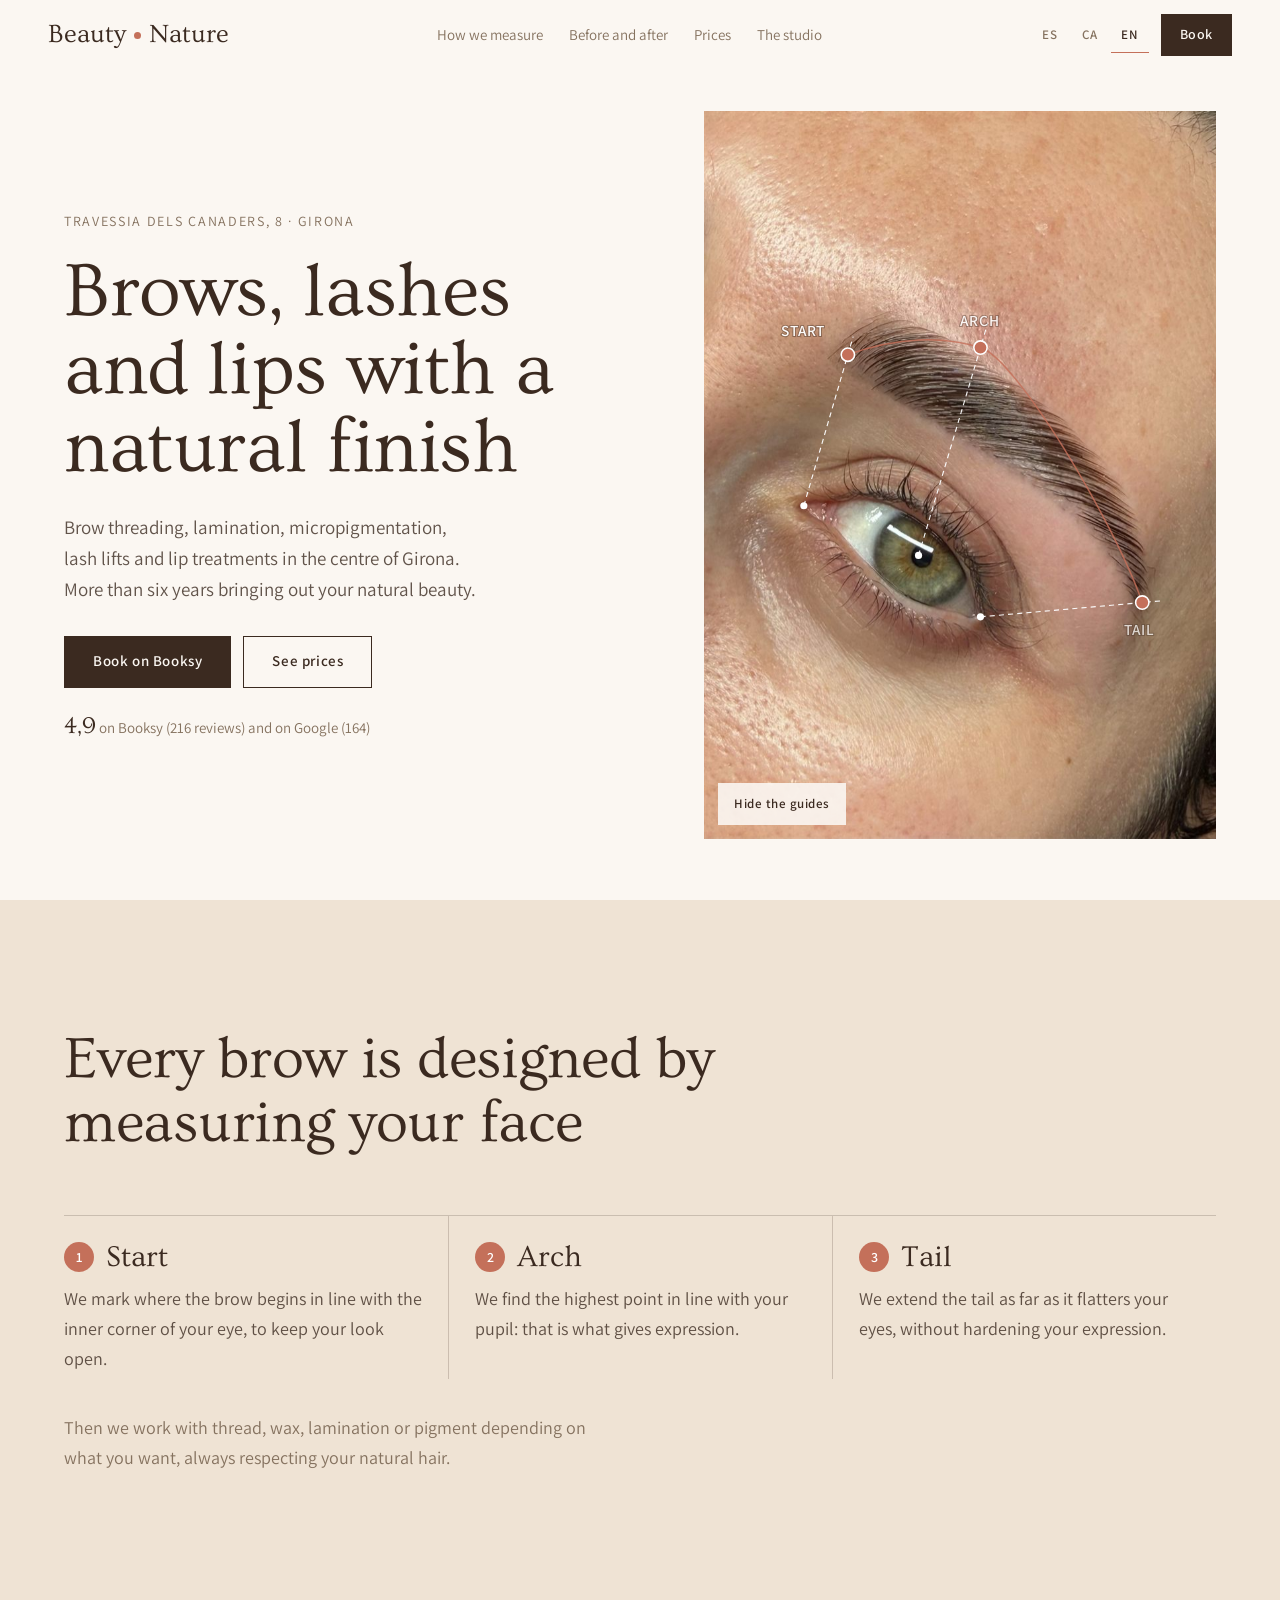
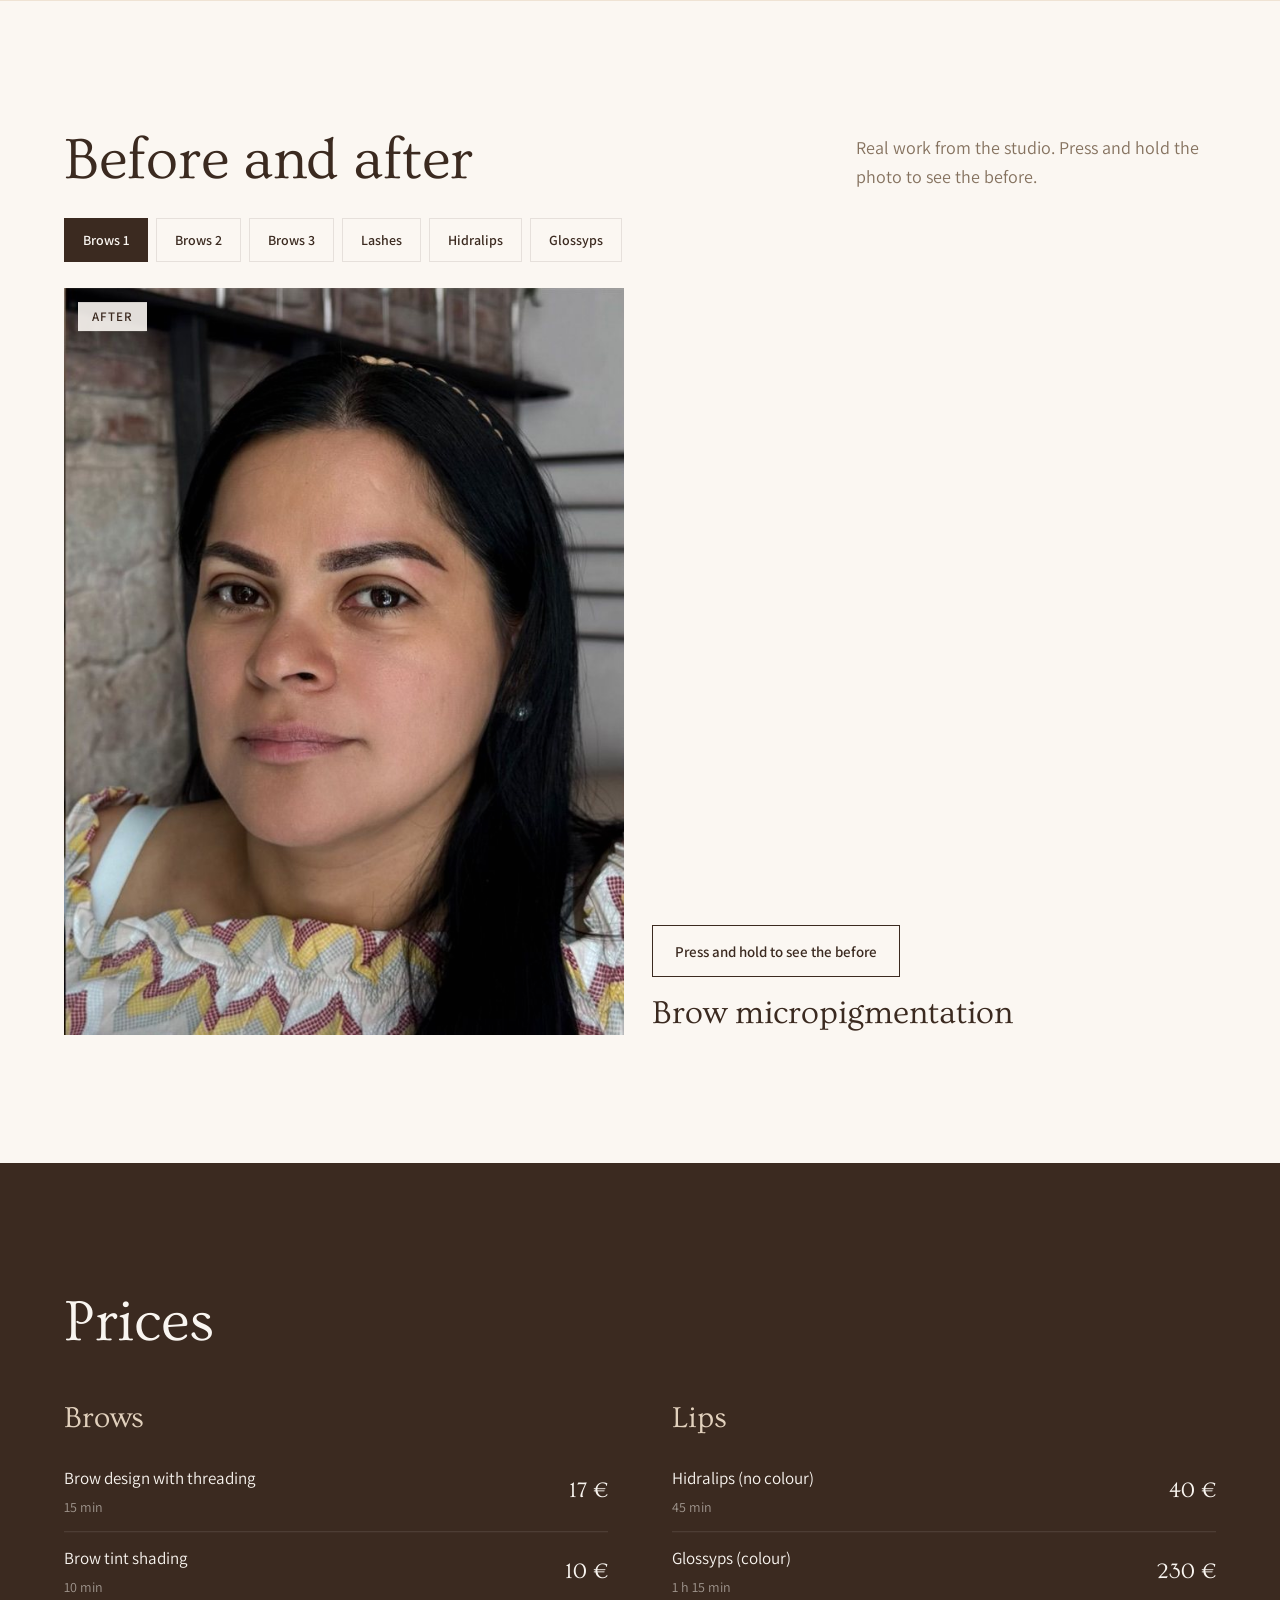
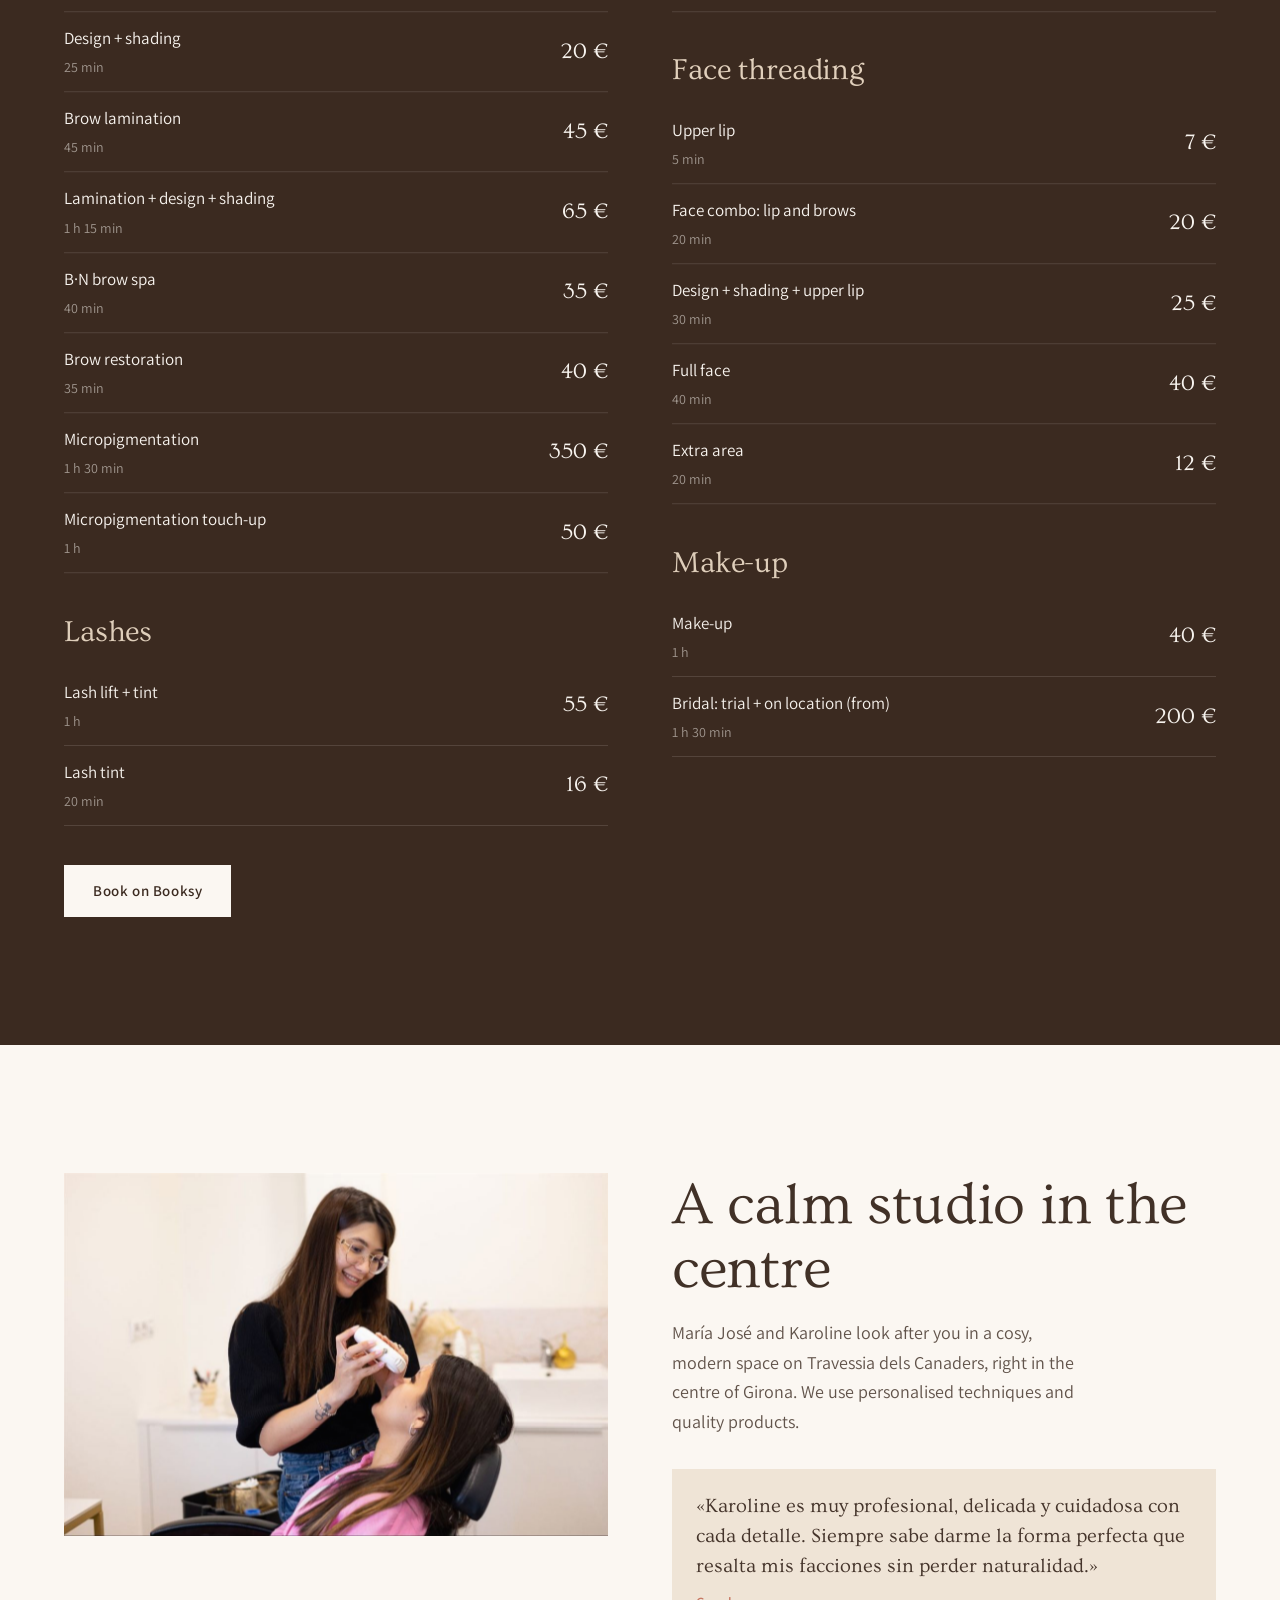
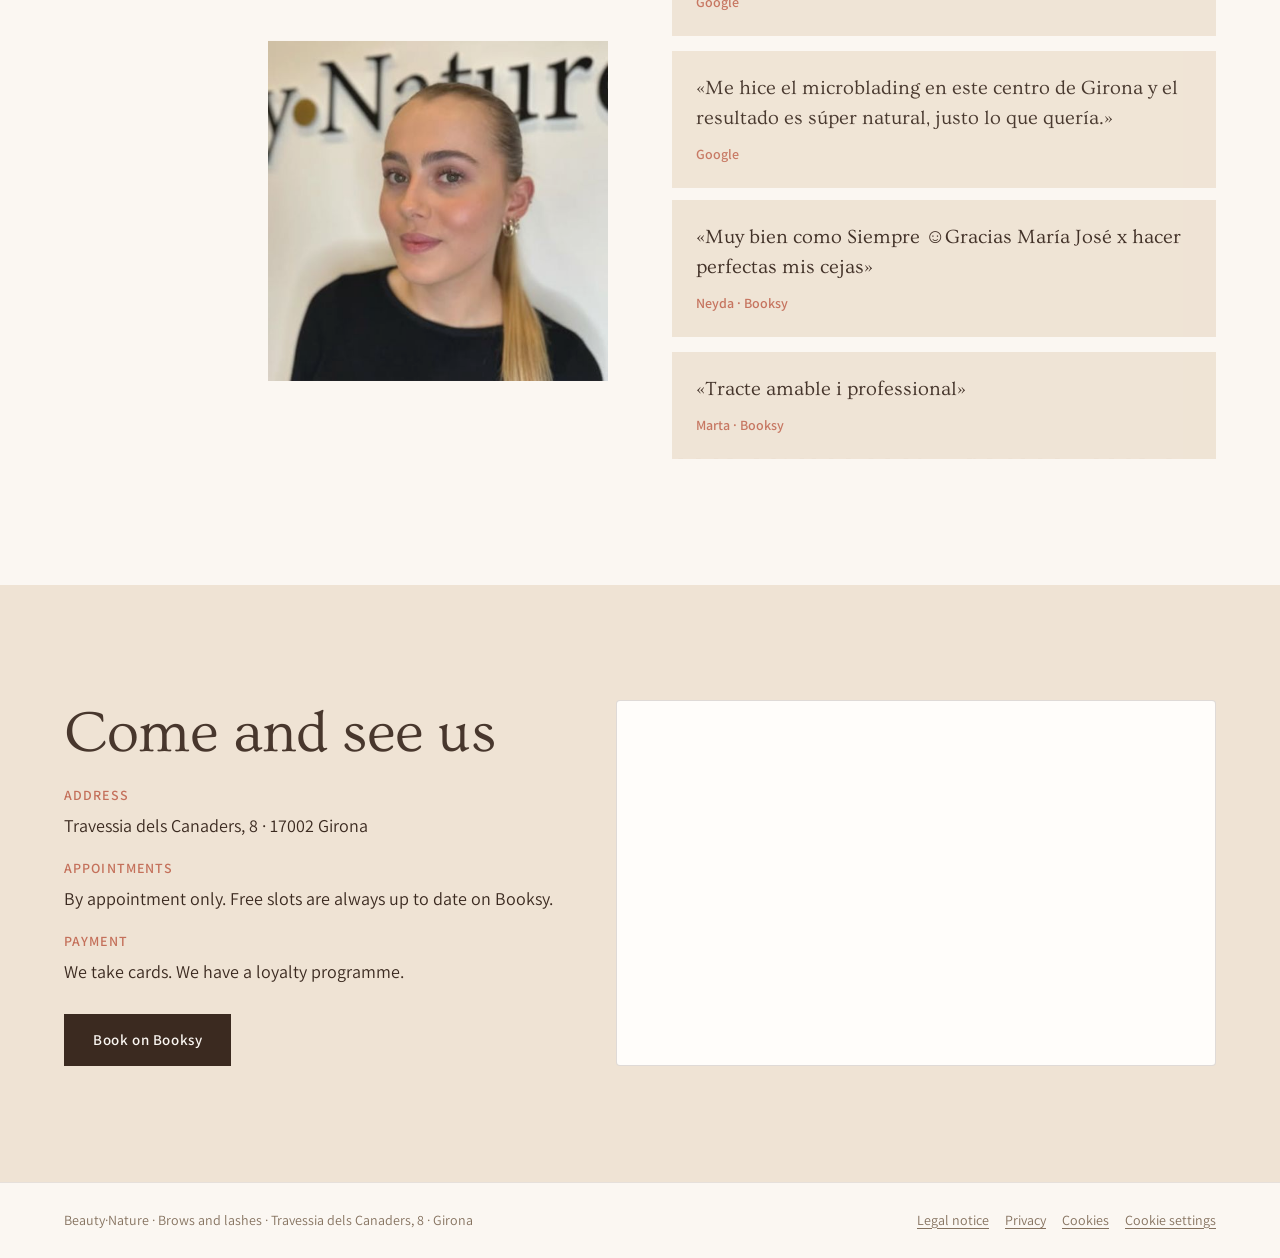
==== index.html @ 9dd753ff "Web beauty-nature-girona Co-Authored-By: Claude Opus 5.5 <noreply@anthropic.com>" ====
<!doctype html>
<html lang="es">
<head>
<meta charset="utf-8">
<meta name="viewport" content="width=device-width, initial-scale=1, viewport-fit=cover">
<title>Beauty·Nature · Cejas, pestañas y labios en Girona</title>
<meta name="description" content="Beauty·Nature, Travessia dels Canaders 8, Girona. Diseño de cejas con hilo, laminado, micropigmentación, lifting de pestañas, Hidralips y Glossyps. 4,9 en Booksy con 216 reseñas.">
<meta name="theme-color" content="#fbf7f2">
<link rel="icon" href="assets/favicon.svg" type="image/svg+xml">
<link rel="alternate" hreflang="es" href="?lang=es"><link rel="alternate" hreflang="ca" href="?lang=ca"><link rel="alternate" hreflang="en" href="?lang=en">
<meta property="og:title" content="Beauty·Nature · Cejas y pestañas en Girona">
<meta property="og:description" content="Resultados naturales en cejas, pestañas y labios.">
<meta property="og:image" content="assets/img/mapping.jpg">
<link rel="stylesheet" href="css/fonts.css">
<link rel="stylesheet" href="css/style.css">
<link rel="stylesheet" href="css/legal.css">
<script type="application/ld+json">
{"@context":"https://schema.org","@type":"BeautySalon","name":"Beauty·Nature | Cejas y Pestañas","address":{"@type":"PostalAddress","streetAddress":"Travessia dels Canaders, 8","postalCode":"17002","addressLocality":"Girona","addressRegion":"Girona","addressCountry":"ES"},"aggregateRating":{"@type":"AggregateRating","ratingValue":"4.9","reviewCount":"216"},"url":"https://booksy.com/es-es/49802_beauty-nature_cejas-y-pestanas_50121_girona"}
</script>
</head>
<body>
<a class="skip" href="#main" data-i18n="skip">Saltar al contenido</a>

<header class="top">
  <a class="brand" href="#main" aria-label="Beauty Nature, inicio">Beauty<i aria-hidden="true"></i>Nature</a>
  <nav class="nav" aria-label="Principal">
    <a href="#medidas" data-i18n="n1">Cómo medimos</a>
    <a href="#resultados" data-i18n="n2">Antes y después</a>
    <a href="#precios" data-i18n="n3">Precios</a>
    <a href="#estudio" data-i18n="n4">El estudio</a>
  </nav>
  <div class="top-r">
    <div class="langs" role="group" aria-label="Idioma"><button type="button" data-lang="es">ES</button><button type="button" data-lang="ca">CA</button><button type="button" data-lang="en">EN</button></div>
    <a class="btn btn-sm" href="https://booksy.com/es-es/49802_beauty-nature_cejas-y-pestanas_50121_girona" target="_blank" rel="noopener" data-i18n="book">Reservar</a>
  </div>
</header>

<main id="main">
  <!-- PORTADA: el mapping de la ceja sobre una foto real -->
  <section class="hero" aria-labelledby="h1">
    <div class="hero-txt">
      <p class="hero-k">Travessia dels Canaders, 8 · Girona</p>
      <h1 id="h1" data-i18n="h1">Cejas, pestañas y labios con un resultado natural</h1>
      <p class="hero-p" data-i18n="hp">Diseño de cejas con hilo, laminado, micropigmentación, lifting de pestañas y tratamientos de labios, en el centro de Girona. Más de seis años realzando tu belleza natural.</p>
      <div class="hero-cta">
        <a class="btn" href="https://booksy.com/es-es/49802_beauty-nature_cejas-y-pestanas_50121_girona" target="_blank" rel="noopener" data-i18n="bookB">Reservar en Booksy</a>
        <a class="btn btn-line" href="#precios" data-i18n="prices">Ver precios</a>
      </div>
      <p class="hero-rate"><b>4,9</b> <span data-i18n="rate">en Booksy (216 reseñas) y en Google (164)</span></p>
    </div>
    <figure class="map" id="medidas-fig">
      <img src="assets/img/mapping.jpg" alt="Ceja laminada y pestañas con lifting, en primer plano" width="774" height="1100" data-i18n-attr="alt:aMap">
      <svg class="map-svg" id="mapSvg" viewBox="0 0 1000 1421" aria-hidden="true">
        <g id="mapLines"></g>
      </svg>
      <button type="button" class="map-btn" id="mapBtn" aria-pressed="true" data-i18n="mapBtn">Ocultar las medidas</button>
    </figure>
  </section>

  <!-- CÓMO MEDIMOS -->
  <section class="medidas" id="medidas" aria-labelledby="m-h">
    <h2 id="m-h" class="rv" data-i18n="mh">Cada ceja se diseña midiendo tu rostro</h2>
    <ol class="m-list">
      <li><b data-i18n="m1h">Inicio</b><p data-i18n="m1p">Marcamos dónde empieza la ceja según el lagrimal, para que la mirada quede abierta.</p></li>
      <li><b data-i18n="m2h">Arco</b><p data-i18n="m2p">Buscamos el punto más alto en línea con la pupila: es lo que da expresión.</p></li>
      <li><b data-i18n="m3h">Final</b><p data-i18n="m3p">Alargamos la cola hasta donde favorece a tus ojos, sin endurecer el gesto.</p></li>
    </ol>
    <p class="m-note" data-i18n="mnote">Después trabajamos con hilo, cera, laminado o pigmento según lo que quieras conseguir, respetando siempre tu pelo natural.</p>
  </section>

  <!-- ANTES Y DESPUÉS: mantén pulsado para ver el antes -->
  <section class="res" id="resultados" aria-labelledby="r-h">
    <div class="res-head">
      <h2 id="r-h" class="rv" data-i18n="rh">Antes y después</h2>
      <p data-i18n="rp">Trabajos reales del estudio. Mantén pulsada la foto para ver cómo era antes.</p>
    </div>
    <div class="res-tabs" role="tablist" aria-labelledby="r-h" id="resTabs"></div>
    <figure class="ba" id="ba">
      <div class="ba-frame">
        <img class="ba-after" id="baAfter" src="assets/img/micro-1-despues.jpg" alt="" width="675" height="900">
        <img class="ba-before" id="baBefore" src="assets/img/micro-1-antes.jpg" alt="" width="675" height="900">
        <span class="lid lid-t" aria-hidden="true"></span><span class="lid lid-b" aria-hidden="true"></span>
        <span class="chip" id="baChip"></span>
      </div>
      <figcaption>
        <button type="button" class="hold" id="baHold" aria-pressed="false" data-i18n="hold">Mantén pulsado para ver el antes</button>
        <span id="baCap"></span>
      </figcaption>
    </figure>
  </section>

  <!-- PRECIOS -->
  <section class="precios" id="precios" aria-labelledby="p-h">
    <h2 id="p-h" class="rv" data-i18n="ph">Precios</h2>
    <div class="p-grid" id="pGrid"></div>
    <a class="btn" href="https://booksy.com/es-es/49802_beauty-nature_cejas-y-pestanas_50121_girona" target="_blank" rel="noopener" data-i18n="bookB">Reservar en Booksy</a>
  </section>

  <!-- EL ESTUDIO -->
  <section class="estudio" id="estudio" aria-labelledby="e-h">
    <figure class="e-a"><img src="assets/img/estudio.jpg" alt="Diseño de cejas en el estudio Beauty Nature" width="1100" height="734" loading="lazy" data-i18n-attr="alt:aE1"></figure>
    <div class="e-txt">
      <h2 id="e-h" class="rv" data-i18n="eh">Un estudio tranquilo en el centro</h2>
      <p data-i18n="ep">Te atienden María José y Karoline, en un espacio acogedor y moderno de la Travessia dels Canaders, en pleno centro de Girona. Trabajamos con técnicas personalizadas y productos de calidad.</p>
      <div class="rs">
        <blockquote><p lang="es">«Karoline es muy profesional, delicada y cuidadosa con cada detalle. Siempre sabe darme la forma perfecta que resalta mis facciones sin perder naturalidad.»</p><cite>Google</cite></blockquote>
        <blockquote><p lang="es">«Me hice el microblading en este centro de Girona y el resultado es súper natural, justo lo que quería.»</p><cite>Google</cite></blockquote>
        <blockquote><p lang="es">«Muy bien como Siempre ☺️Gracias María José x hacer perfectas mis cejas»</p><cite>Neyda · Booksy</cite></blockquote>
        <blockquote><p lang="ca">«Tracte amable i professional»</p><cite>Marta · Booksy</cite></blockquote>
      </div>
    </div>
    <figure class="e-b"><img src="assets/img/clienta-estudio.jpg" alt="Clienta en el estudio delante del letrero de Beauty Nature" width="510" height="510" loading="lazy" data-i18n-attr="alt:aE2"></figure>
  </section>

  <!-- VISITA -->
  <section class="visita" id="visita" aria-labelledby="v-h">
    <div class="v-txt">
      <h2 id="v-h" class="rv" data-i18n="vh">Ven a vernos</h2>
      <dl>
        <dt data-i18n="d1">Dirección</dt><dd>Travessia dels Canaders, 8 · 17002 Girona</dd>
        <dt data-i18n="d2">Citas</dt><dd data-i18n="d2v">Solo con cita previa. Los huecos libres, siempre al día en Booksy.</dd>
        <dt data-i18n="d3">Pago</dt><dd data-i18n="d3v">Aceptamos tarjeta. Tenemos programa de fidelidad.</dd>
      </dl>
      <a class="btn" href="https://booksy.com/es-es/49802_beauty-nature_cejas-y-pestanas_50121_girona" target="_blank" rel="noopener" data-i18n="bookB">Reservar en Booksy</a>
    </div>
    <div class="cc-map v-map" data-src="https://www.google.com/maps?q=Beauty+Nature+Cejas+y+Pesta%C3%B1as,+Travessia+dels+Canaders+8,+17002+Girona&output=embed" data-title="Mapa: Beauty Nature"></div>
  </section>
</main>

<footer class="foot">
  <p>Beauty·Nature · <span data-i18n="ft">Cejas y pestañas</span> · Travessia dels Canaders, 8 · Girona</p>
  <nav class="foot-links" aria-label="Información legal">
    <a href="aviso-legal.html" data-i18n="lg1">Aviso legal</a>
    <a href="privacidad.html" data-i18n="lg2">Privacidad</a>
    <a href="cookies.html" data-i18n="lg3">Cookies</a>
    <button type="button" data-cookies-open data-i18n="lg4">Configurar cookies</button>
  </nav>
</footer>

<script src="js/lang.js"></script>
<script src="js/i18n.js" data-site="beauty-nature-girona"></script>
<script src="js/consent.js" data-site="beauty-nature-girona"></script>
<script src="js/vendor/gsap.min.js"></script>
<script src="js/vendor/ScrollTrigger.min.js"></script>
<script src="js/main.js"></script>
</body>
</html>
---- css/fonts.css ----
/* Fuentes alojadas en la propia web (sin llamadas a Google) */
@font-face {
  font-family: 'Assistant';
  font-style: normal;
  font-weight: 300 700;
  font-display: swap;
  src: url(../assets/fonts/assistant-normal-300-700-latin-ext.woff2) format('woff2');
  unicode-range: U+0100-02BA, U+02BD-02C5, U+02C7-02CC, U+02CE-02D7, U+02DD-02FF, U+0304, U+0308, U+0329, U+1D00-1DBF, U+1E00-1E9F, U+1EF2-1EFF, U+2020, U+20A0-20AB, U+20AD-20C4, U+2113, U+2C60-2C7F, U+A720-A7FF;
}
@font-face {
  font-family: 'Assistant';
  font-style: normal;
  font-weight: 300 700;
  font-display: swap;
  src: url(../assets/fonts/assistant-normal-300-700-latin.woff2) format('woff2');
  unicode-range: U+0000-00FF, U+0131, U+0152-0153, U+02BB-02BC, U+02C6, U+02DA, U+02DC, U+0304, U+0308, U+0329, U+2000-206F, U+20AC, U+2122, U+2191, U+2193, U+2212, U+2215, U+FEFF, U+FFFD;
}
@font-face {
  font-family: 'Ovo';
  font-style: normal;
  font-weight: 400;
  font-display: swap;
  src: url(../assets/fonts/ovo-normal-400-latin.woff2) format('woff2');
  unicode-range: U+0000-00FF, U+0131, U+0152-0153, U+02BB-02BC, U+02C6, U+02DA, U+02DC, U+0304, U+0308, U+0329, U+2000-206F, U+20AC, U+2122, U+2191, U+2193, U+2212, U+2215, U+FEFF, U+FFFD;
}
---- css/style.css ----
/* Beauty·Nature · «Mapping»: las medidas de la ceja sobre una foto real y un «parpadeo» para ver el antes */
:root {
  --ivory: #fbf7f2; --sand: #efe3d4; --sand-2: #e4d3bf; --esp: #3b2a20; --brow: #5a3c2c; --mute: #85725f; --rose: #c4705a; --line: #3b2a201c;
  --f-d: "Ovo", Georgia, serif; --f-b: "Assistant", system-ui, sans-serif;
  --ease: cubic-bezier(.3, 1, .3, 1); --r: 4px;
  --c-bg: var(--ivory); --c-card: #fffdfa; --c-ink: var(--esp); --c-mute: var(--mute); --c-line: #3b2a2029; --c-acc: var(--esp); --c-acc-ink: var(--ivory);
}
*, *::before, *::after { box-sizing: border-box; }
html { -webkit-text-size-adjust: 100%; }
body { margin: 0; background: var(--ivory); color: var(--esp); font: 400 18px/1.65 var(--f-b); -webkit-font-smoothing: antialiased; overflow-x: hidden; }
img { display: block; max-width: 100%; height: auto; }
a { color: inherit; }
::selection { background: var(--sand-2); }
:focus-visible { outline: 2px solid var(--rose); outline-offset: 3px; }
.skip { position: absolute; left: 12px; top: -60px; z-index: 100; padding: 10px 16px; background: var(--esp); color: var(--ivory); }
.skip:focus { top: 12px; }
h1, h2, h3 { margin: 0; font-family: var(--f-d); font-weight: 400; letter-spacing: -.005em; }
h2 { font-size: clamp(34px, 4.6vw, 64px); line-height: 1.08; }
.btn { display: inline-flex; align-items: center; justify-content: center; min-height: 52px; padding: 0 28px; background: var(--esp); color: var(--ivory); text-decoration: none; font-weight: 600; font-size: 15px; letter-spacing: .04em; border: 1px solid var(--esp); border-radius: 0; }
.btn-line { background: transparent; color: var(--esp); }
.btn-sm { min-height: 42px; padding: 0 18px; font-size: 14px; }
@media (hover: hover) and (pointer: fine) { .btn { transition: background .35s, color .35s, border-color .35s; } .btn:hover { background: var(--rose); border-color: var(--rose); color: #fff; } }

/* ---------- cabecera ---------- */
.top { position: fixed; z-index: 50; inset: 0 0 auto; display: flex; align-items: center; justify-content: space-between; gap: 16px; padding: 14px clamp(16px, 4vw, 48px); transition: background .4s, translate .5s var(--ease); }
.top.solid { background: #fbf7f2ea; backdrop-filter: blur(10px); box-shadow: 0 1px 0 var(--line); }
.top.hide { translate: 0 -100%; }
.brand { display: flex; align-items: center; gap: 8px; font: 400 26px/1 var(--f-d); text-decoration: none; }
.brand i { width: 7px; height: 7px; border-radius: 50%; background: var(--rose); }
.nav { display: flex; gap: 26px; font-size: 15px; }
.nav a { text-decoration: none; color: var(--mute); }
.top-r { display: flex; align-items: center; gap: 12px; }
.langs { display: flex; gap: 2px; }
.langs button { min-width: 38px; min-height: 36px; border: 0; border-bottom: 1px solid transparent; background: none; color: var(--mute); font: 600 13px/1 var(--f-b); letter-spacing: .06em; }
.langs button[aria-pressed="true"] { color: var(--esp); border-bottom-color: var(--rose); }
@media (hover: hover) and (pointer: fine) { .nav a:hover { color: var(--esp); } }
@media (max-width: 920px) { .nav { display: none; } }
@media (max-width: 460px) { .top-r .btn-sm { display: none; } }

/* ---------- portada con mapping ---------- */
.hero { min-height: 100svh; display: grid; grid-template-columns: 1fr minmax(300px, 40vw); align-items: center; gap: clamp(28px, 5vw, 80px); padding: 110px clamp(16px, 5vw, 80px) 60px; }
.hero-k { margin: 0 0 20px; color: var(--mute); font-size: 14px; letter-spacing: .12em; text-transform: uppercase; }
.hero h1 { font-size: clamp(44px, 6vw, 92px); line-height: 1.02; max-width: 13ch; }
.hero-p { max-width: 46ch; margin: 24px 0 0; color: #3b2a20cc; font-size: 19px; }
.hero-cta { display: flex; flex-wrap: wrap; gap: 12px; margin-top: 30px; }
.hero-rate { margin: 26px 0 0; font-size: 15px; color: var(--mute); }
.hero-rate b { font: 400 24px/1 var(--f-d); color: var(--esp); }
.map { position: relative; margin: 0; aspect-ratio: 1000 / 1421; max-height: 82svh; justify-self: end; width: 100%; max-width: 560px; overflow: hidden; background: var(--sand); }
.map img { width: 100%; height: 100%; object-fit: cover; }
.map-svg { position: absolute; inset: 0; width: 100%; height: 100%; pointer-events: none; transition: opacity .5s; }
.map.off .map-svg { opacity: 0; }
.map-svg .ln { stroke: #fff; stroke-width: 2.2; stroke-dasharray: 10 8; opacity: .95; }
.map-svg .ln2 { stroke: var(--rose); stroke-width: 3; fill: none; }
.map-svg .pt { fill: var(--rose); stroke: #fff; stroke-width: 3; }
.map-svg .eye { fill: #fff; }
.map-svg text { font: 600 30px/1 "Assistant", sans-serif; fill: #fff; letter-spacing: .06em; text-transform: uppercase; paint-order: stroke; stroke: #3b2a2066; stroke-width: 4px; }
.map-btn { position: absolute; left: 14px; bottom: 14px; min-height: 42px; padding: 0 16px; border: 0; background: #fbf7f2e6; color: var(--esp); font: 600 13px/1 var(--f-b); letter-spacing: .04em; cursor: pointer; }
@media (max-width: 860px) { .hero { grid-template-columns: 1fr; } .map { justify-self: start; max-width: 420px; max-height: none; } }

/* ---------- cómo medimos ---------- */
.medidas { padding: clamp(80px, 10vw, 140px) clamp(16px, 5vw, 80px); background: var(--sand); }
.medidas h2 { max-width: 18ch; margin-bottom: clamp(36px, 5vw, 60px); }
.m-list { list-style: none; margin: 0; padding: 0; display: grid; grid-template-columns: repeat(3, 1fr); gap: 0; border-top: 1px solid #3b2a2033; counter-reset: m; }
.m-list li { padding: 26px 26px 6px 0; counter-increment: m; }
.m-list li + li { padding-left: 26px; border-left: 1px solid #3b2a2033; }
.m-list b { display: flex; align-items: center; gap: 12px; font: 400 30px/1 var(--f-d); margin-bottom: 12px; }
.m-list b::before { content: counter(m); width: 30px; height: 30px; display: grid; place-items: center; border-radius: 50%; background: var(--rose); color: #fff; font: 600 14px/1 var(--f-b); }
.m-list p { margin: 0; color: #3b2a20cc; }
.m-note { margin: 34px 0 0; max-width: 60ch; color: var(--mute); }
@media (max-width: 820px) { .m-list { grid-template-columns: 1fr; } .m-list li + li { padding-left: 0; border-left: 0; border-top: 1px solid #3b2a2033; } }

/* ---------- antes y después ---------- */
.res { padding: clamp(80px, 10vw, 140px) clamp(16px, 5vw, 80px); }
.res-head { display: flex; flex-wrap: wrap; justify-content: space-between; align-items: end; gap: 12px 40px; margin-bottom: 26px; }
.res-head p { margin: 0; color: var(--mute); max-width: 40ch; }
.res-tabs { display: flex; flex-wrap: wrap; gap: 8px; margin-bottom: 26px; }
.res-tabs button { min-height: 44px; padding: 0 18px; border: 1px solid var(--line); background: none; color: var(--esp); font: 600 14px/1 var(--f-b); cursor: pointer; }
.res-tabs button[aria-selected="true"] { background: var(--esp); color: var(--ivory); border-color: var(--esp); }
.ba { margin: 0; display: grid; grid-template-columns: minmax(0, 560px) 1fr; gap: 28px; align-items: end; }
.ba-frame { position: relative; overflow: hidden; aspect-ratio: 3 / 4; background: var(--sand); user-select: none; -webkit-user-select: none; touch-action: none; cursor: pointer; }
.ba-frame.wide { aspect-ratio: 2 / 1; }
.ba-frame.tall { aspect-ratio: 1 / 2; max-width: 320px; }
.ba-frame img { position: absolute; inset: 0; width: 100%; height: 100%; object-fit: cover; -webkit-user-drag: none; }
.ba-before { opacity: 0; }
.ba.show-before .ba-before { opacity: 1; }
.lid { position: absolute; left: 0; right: 0; height: 51%; background: var(--esp); z-index: 2; transform: scaleY(0); }
.lid-t { top: 0; transform-origin: top; }
.lid-b { bottom: 0; transform-origin: bottom; }
.chip { position: absolute; z-index: 3; left: 14px; top: 14px; padding: 8px 14px; background: #fbf7f2e6; font: 600 13px/1 var(--f-b); letter-spacing: .08em; text-transform: uppercase; }
.ba figcaption { display: grid; gap: 16px; align-content: end; }
.hold { justify-self: start; min-height: 52px; padding: 0 22px; border: 1px solid var(--esp); background: none; color: var(--esp); font: 600 15px/1 var(--f-b); cursor: pointer; }
.hold[aria-pressed="true"] { background: var(--esp); color: var(--ivory); }
#baCap { font: 400 clamp(24px, 2.6vw, 34px)/1.25 var(--f-d); max-width: 22ch; }
@media (max-width: 820px) { .ba { grid-template-columns: 1fr; } }

/* ---------- precios ---------- */
.precios { padding: clamp(80px, 10vw, 140px) clamp(16px, 5vw, 80px); background: var(--esp); color: var(--ivory); }
.precios h2 { margin-bottom: 40px; }
.p-grid { columns: 2; column-gap: clamp(28px, 5vw, 80px); margin-bottom: 40px; }
.p-grp { break-inside: avoid; margin-bottom: 34px; }
.p-grp h3 { font-size: 30px; margin-bottom: 8px; color: var(--sand-2); }
.p-grp ul { list-style: none; margin: 0; padding: 0; }
.p-grp li { display: grid; grid-template-columns: 1fr auto; gap: 4px 16px; padding: 12px 0; border-bottom: 1px solid #fbf7f222; }
.p-grp li span { font-size: 17px; }
.p-grp li small { grid-column: 1; color: #fbf7f288; font-size: 14px; }
.p-grp li b { grid-row: 1 / span 2; grid-column: 2; align-self: center; font: 400 22px/1 var(--f-d); }
.precios .btn { background: var(--ivory); color: var(--esp); border-color: var(--ivory); }
@media (max-width: 760px) { .p-grid { columns: 1; } }

/* ---------- estudio ---------- */
.estudio { display: grid; grid-template-columns: 1fr 1fr; grid-template-rows: auto auto; gap: 24px clamp(28px, 5vw, 80px); padding: clamp(80px, 10vw, 140px) clamp(16px, 5vw, 80px); }
.estudio figure { margin: 0; overflow: hidden; }
.estudio img { width: 100%; height: 100%; object-fit: cover; }
.e-a { aspect-ratio: 3 / 2; }
.e-b { aspect-ratio: 1; max-width: 340px; justify-self: end; grid-column: 1; }
.e-txt { grid-row: span 2; }
.e-txt > p { color: #3b2a20cc; max-width: 46ch; margin: 18px 0 30px; }
.rs { display: grid; gap: 14px; }
.rs blockquote { margin: 0; padding: 22px 24px; background: var(--sand); }
.rs p { margin: 0; font: 400 20px/1.5 var(--f-d); }
cite { display: block; margin-top: 10px; font-style: normal; color: var(--rose); font-size: 14px; font-weight: 600; }
@media (max-width: 860px) { .estudio { grid-template-columns: 1fr; } .e-txt { grid-row: auto; } .e-b { justify-self: start; } }

/* ---------- visita ---------- */
.visita { display: grid; grid-template-columns: 1fr 1.2fr; gap: clamp(24px, 4vw, 60px); padding: clamp(70px, 9vw, 120px) clamp(16px, 5vw, 80px); background: var(--sand); }
.visita h2 { margin-bottom: 20px; }
.visita dl { margin: 0 0 28px; }
.visita dt { margin-top: 16px; color: var(--rose); font-weight: 600; font-size: 14px; letter-spacing: .08em; text-transform: uppercase; }
.visita dd { margin: 4px 0 0; }
.v-map { min-height: 380px; }
@media (max-width: 860px) { .visita { grid-template-columns: 1fr; } }

.foot { display: flex; flex-wrap: wrap; justify-content: space-between; gap: 12px 24px; padding: 26px clamp(16px, 5vw, 80px); color: var(--mute); font-size: 14px; border-top: 1px solid var(--line); }
.foot p { margin: 0; }
.foot-links { display: flex; flex-wrap: wrap; gap: 16px; }
.foot-links a, .foot-links button { color: inherit; font: inherit; background: none; border: 0; padding: 0; cursor: pointer; text-decoration: underline; text-underline-offset: 3px; }
@media (prefers-reduced-motion: reduce) { * { animation: none !important; transition: none !important; } }
---- css/legal.css ----
/* Común a todas las webs del lote: aviso de cookies, panel, mapa con consentimiento y páginas legales.
   Usa las variables de cada web: --c-bg --c-card --c-ink --c-mute --c-line --c-acc --c-acc-ink --f-d --f-b --r */

/* ---------- aviso de cookies ---------- */
.ck { position: fixed; z-index: 9000; left: 16px; bottom: 16px; width: min(440px, calc(100vw - 32px)); padding: 20px 20px 18px; background: var(--c-card); color: var(--c-ink); border: 1px solid var(--c-line); border-radius: var(--r, 14px); box-shadow: 0 24px 60px -20px rgba(0,0,0,.45); font: 400 14px/1.5 var(--f-b); opacity: 0; translate: 0 24px; transition: opacity .45s cubic-bezier(.2,.8,.2,1), translate .55s cubic-bezier(.2,.8,.2,1); pointer-events: none; }
.ck.show { opacity: 1; translate: 0 0; pointer-events: auto; }
.ck-h { margin: 0 0 6px; font: 600 16px/1.3 var(--f-b); }
.ck-p { margin: 0 0 14px; color: var(--c-mute); }
.ck-p a, .ck-more a { color: inherit; text-decoration: underline; text-underline-offset: 3px; }
.ck-btns { display: flex; flex-wrap: wrap; gap: 8px; }
.ck-b { flex: 1 1 auto; min-height: 42px; padding: 0 14px; border: 1px solid var(--c-line); border-radius: 999px; background: transparent; color: var(--c-ink); font: 600 13px/1 var(--f-b); }
.ck-b.ck-main { background: var(--c-acc); border-color: var(--c-acc); color: var(--c-acc-ink); }
.ck-b:focus-visible, .ck-x:focus-visible, .cc-map-btn:focus-visible { outline: 2px solid var(--c-acc); outline-offset: 2px; }
@media (hover: hover) and (pointer: fine) { .ck-b { transition: background .25s, border-color .25s; } .ck-b:hover { border-color: var(--c-ink); } .ck-b.ck-main:hover { filter: brightness(1.08); } }

.ck-dlg { width: min(520px, calc(100vw - 32px)); padding: 0; border: 1px solid var(--c-line); border-radius: var(--r, 14px); background: var(--c-card); color: var(--c-ink); font: 400 14px/1.5 var(--f-b); }
.ck-dlg::backdrop { background: rgba(0,0,0,.55); backdrop-filter: blur(3px); }
.ck-in { padding: 22px; display: grid; gap: 14px; }
.ck-top { display: flex; align-items: center; justify-content: space-between; gap: 12px; }
.ck-ph { margin: 0; font: 600 18px/1.2 var(--f-b); }
.ck-x { width: 40px; height: 40px; border: 1px solid var(--c-line); border-radius: 50%; background: none; color: inherit; font-size: 22px; line-height: 1; }
.ck-row { display: flex; gap: 16px; align-items: center; justify-content: space-between; padding: 14px 0; border-top: 1px solid var(--c-line); }
.ck-row b { display: block; margin-bottom: 2px; }
.ck-row p { margin: 0; color: var(--c-mute); font-size: 13px; }
.ck-fixed { flex: none; font-size: 12px; color: var(--c-mute); }
.ck-sw { position: relative; flex: none; width: 46px; height: 26px; }
.ck-sw input { position: absolute; inset: 0; opacity: 0; margin: 0; }
.ck-sw i { position: absolute; inset: 0; border-radius: 99px; background: var(--c-line); transition: background .25s; }
.ck-sw i::after { content: ""; position: absolute; top: 3px; left: 3px; width: 20px; height: 20px; border-radius: 50%; background: var(--c-card); box-shadow: 0 1px 3px rgba(0,0,0,.3); transition: translate .25s cubic-bezier(.3,.7,.2,1); }
.ck-sw input:checked + i { background: var(--c-acc); }
.ck-sw input:checked + i::after { translate: 20px 0; }
.ck-sw input:focus-visible + i { outline: 2px solid var(--c-acc); outline-offset: 2px; }
.ck-more { margin: 0; font-size: 13px; color: var(--c-mute); }

/* ---------- mapa con consentimiento ---------- */
.cc-map { position: relative; overflow: hidden; border-radius: var(--r, 14px); background: var(--c-card); border: 1px solid var(--c-line); min-height: 280px; }
.cc-map iframe { position: absolute; inset: 0; width: 100%; height: 100%; border: 0; }
.cc-map-ph { position: absolute; inset: 0; display: grid; place-content: center; gap: 14px; padding: 24px; text-align: center; color: var(--c-mute); font: 400 14px/1.5 var(--f-b); }
.cc-map-ph p { margin: 0; max-width: 32ch; }
.cc-map-btn { justify-self: center; min-height: 42px; padding: 0 20px; border-radius: 999px; border: 1px solid var(--c-ink); background: none; color: var(--c-ink); font: 600 13px/1 var(--f-b); }

/* ---------- páginas legales ---------- */
.legal-page { background: var(--c-bg); color: var(--c-ink); font: 400 16px/1.7 var(--f-b); margin: 0; }
.legal-top { display: flex; align-items: center; justify-content: space-between; gap: 16px; padding: 20px clamp(16px, 5vw, 56px); border-bottom: 1px solid var(--c-line); }
.legal-brand { font: 400 22px/1 var(--f-d); color: inherit; text-decoration: none; }
.legal-back { display: inline-flex; align-items: center; gap: 8px; min-height: 42px; padding: 0 16px; border: 1px solid var(--c-line); border-radius: 999px; color: inherit; text-decoration: none; font-size: 14px; }
.legal { max-width: 760px; margin: 0 auto; padding: clamp(40px, 8vw, 90px) 16px 80px; }
.legal h1 { margin: 0 0 8px; font: 400 clamp(36px, 7vw, 64px)/1.05 var(--f-d); }
.legal h2 { margin: 44px 0 10px; font: 600 20px/1.3 var(--f-b); }
.legal .upd { color: var(--c-mute); font-size: 14px; margin: 0 0 28px; }
.legal a { color: inherit; text-underline-offset: 3px; }
.legal dl { display: grid; grid-template-columns: minmax(120px, 30%) 1fr; gap: 8px 18px; margin: 16px 0; padding: 18px; border: 1px solid var(--c-line); border-radius: var(--r, 14px); background: var(--c-card); }
.legal dt { color: var(--c-mute); }
.legal dd { margin: 0; }
.legal mark { background: #ffe36e; color: #1a1a1a; padding: 0 4px; border-radius: 3px; }
.legal table { width: 100%; border-collapse: collapse; margin: 16px 0; font-size: 14px; }
.legal th, .legal td { text-align: left; vertical-align: top; padding: 10px 8px; border-bottom: 1px solid var(--c-line); }
.legal-btn { display: inline-flex; align-items: center; min-height: 44px; padding: 0 20px; border-radius: 999px; border: 1px solid var(--c-ink); background: none; color: var(--c-ink); font: 600 14px/1 var(--f-b); margin: 6px 0 12px; }
.legal-foot { padding: 28px clamp(16px, 5vw, 56px); border-top: 1px solid var(--c-line); display: flex; flex-wrap: wrap; gap: 12px 24px; align-items: center; justify-content: space-between; font-size: 13px; color: var(--c-mute); }
.legal-links { display: flex; flex-wrap: wrap; gap: 6px 18px; }
.legal-links a, .legal-links button { color: inherit; background: none; border: 0; padding: 0; font: inherit; text-decoration: underline; text-underline-offset: 3px; }
@media (max-width: 560px) { .legal dl { grid-template-columns: 1fr; gap: 2px; } .legal dd { margin-bottom: 10px; } .legal table { display: block; overflow-x: auto; } }
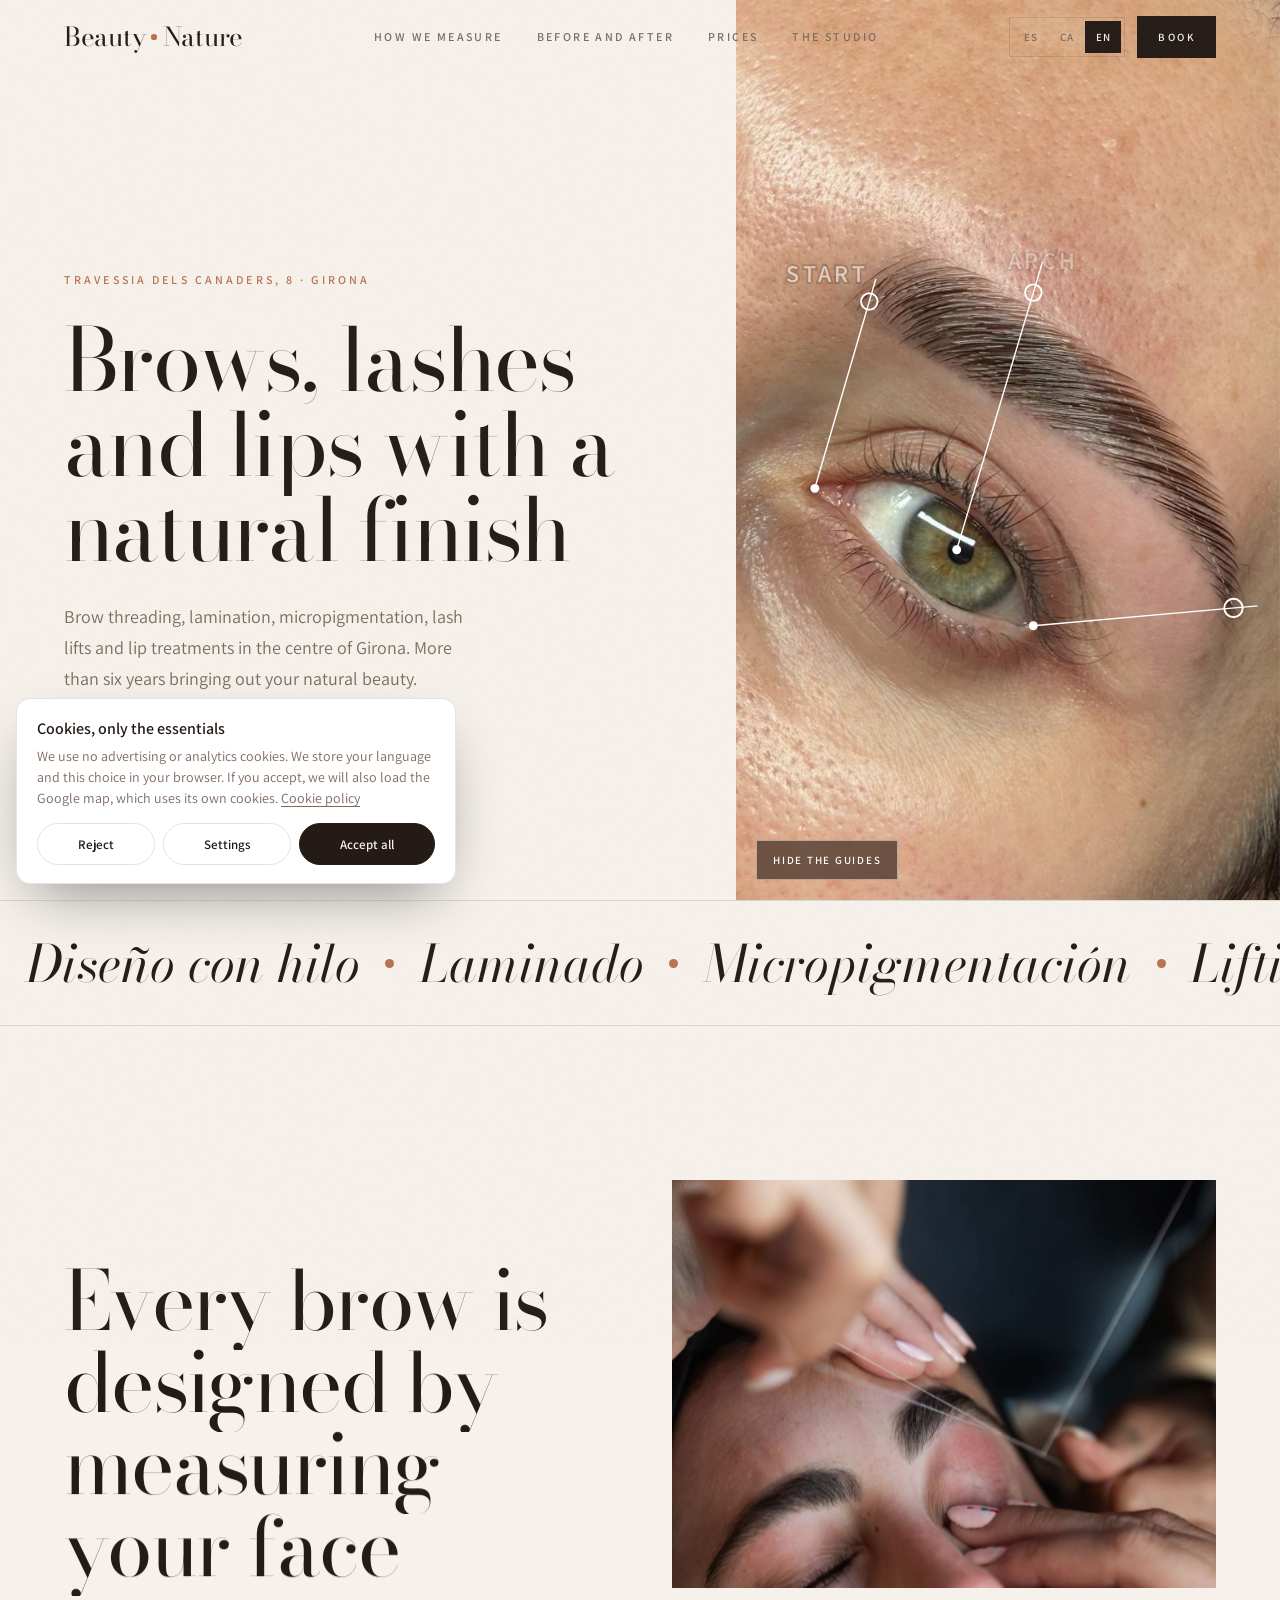
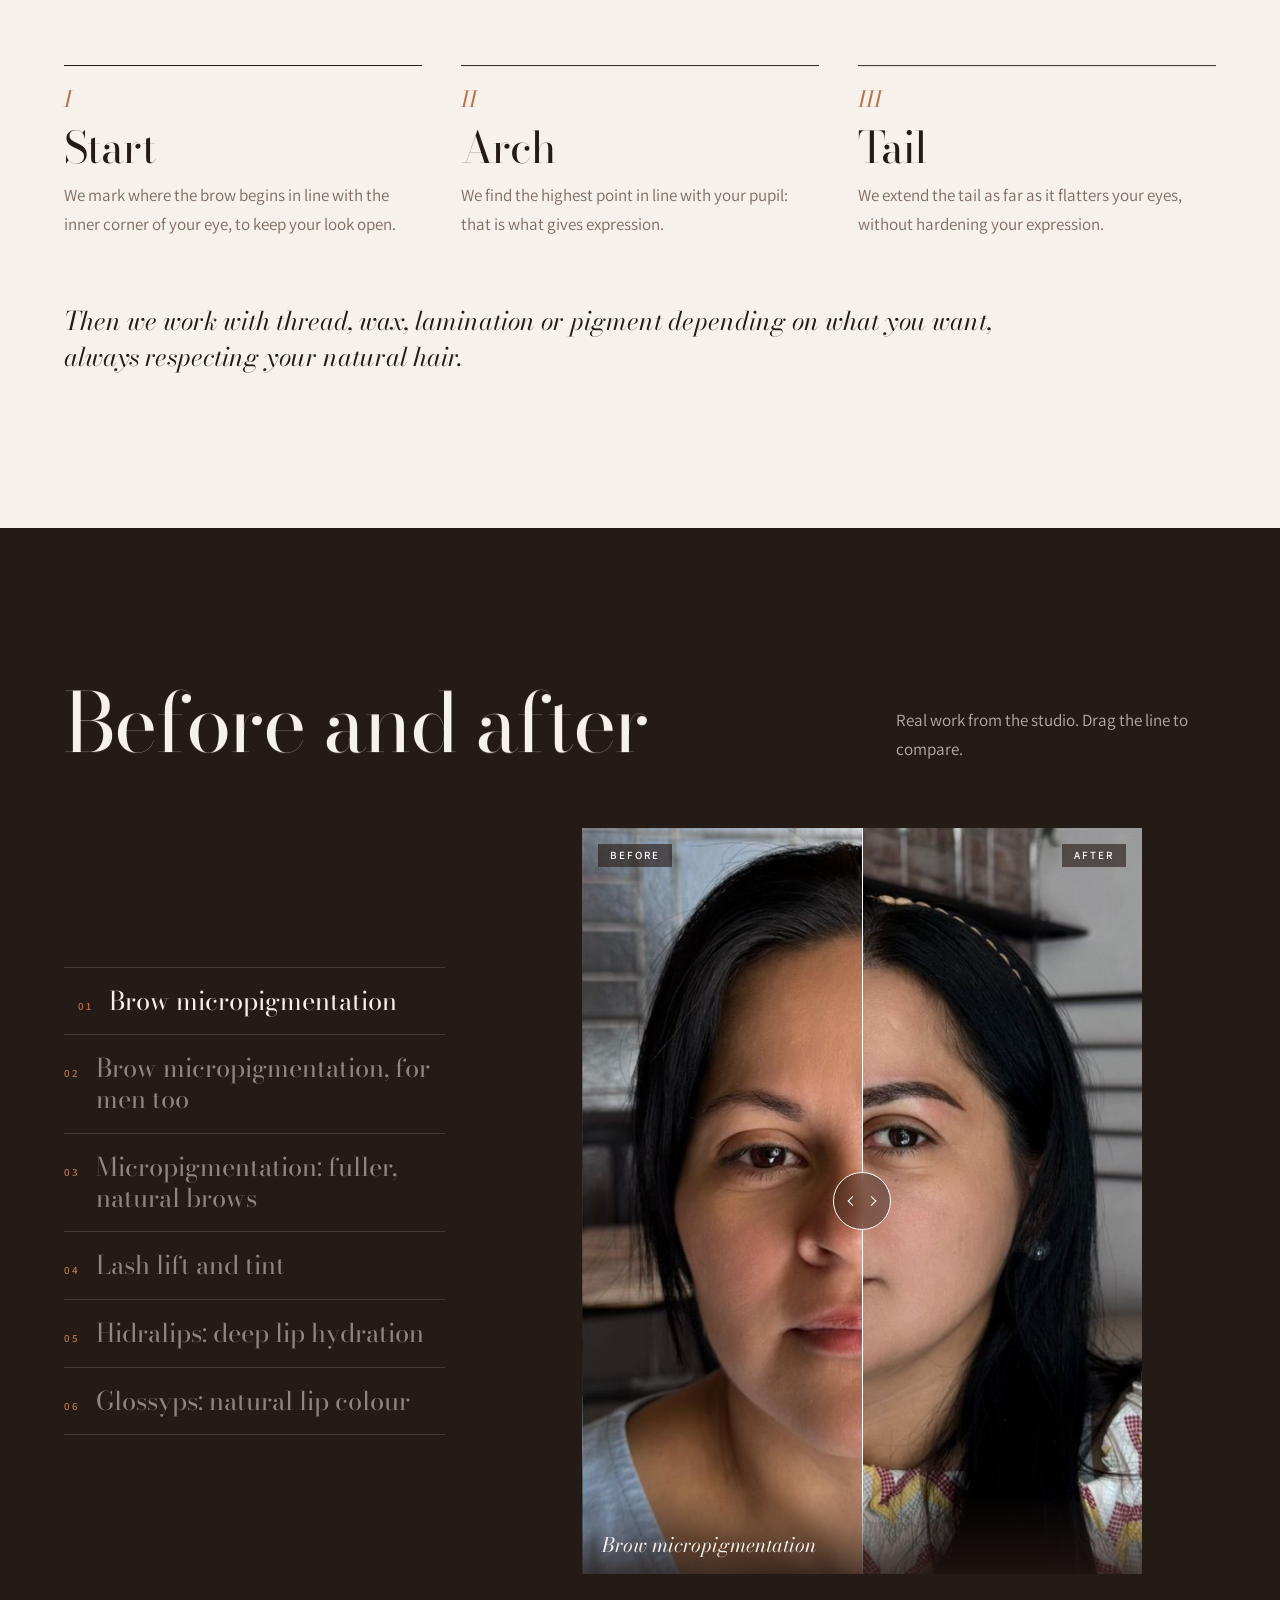
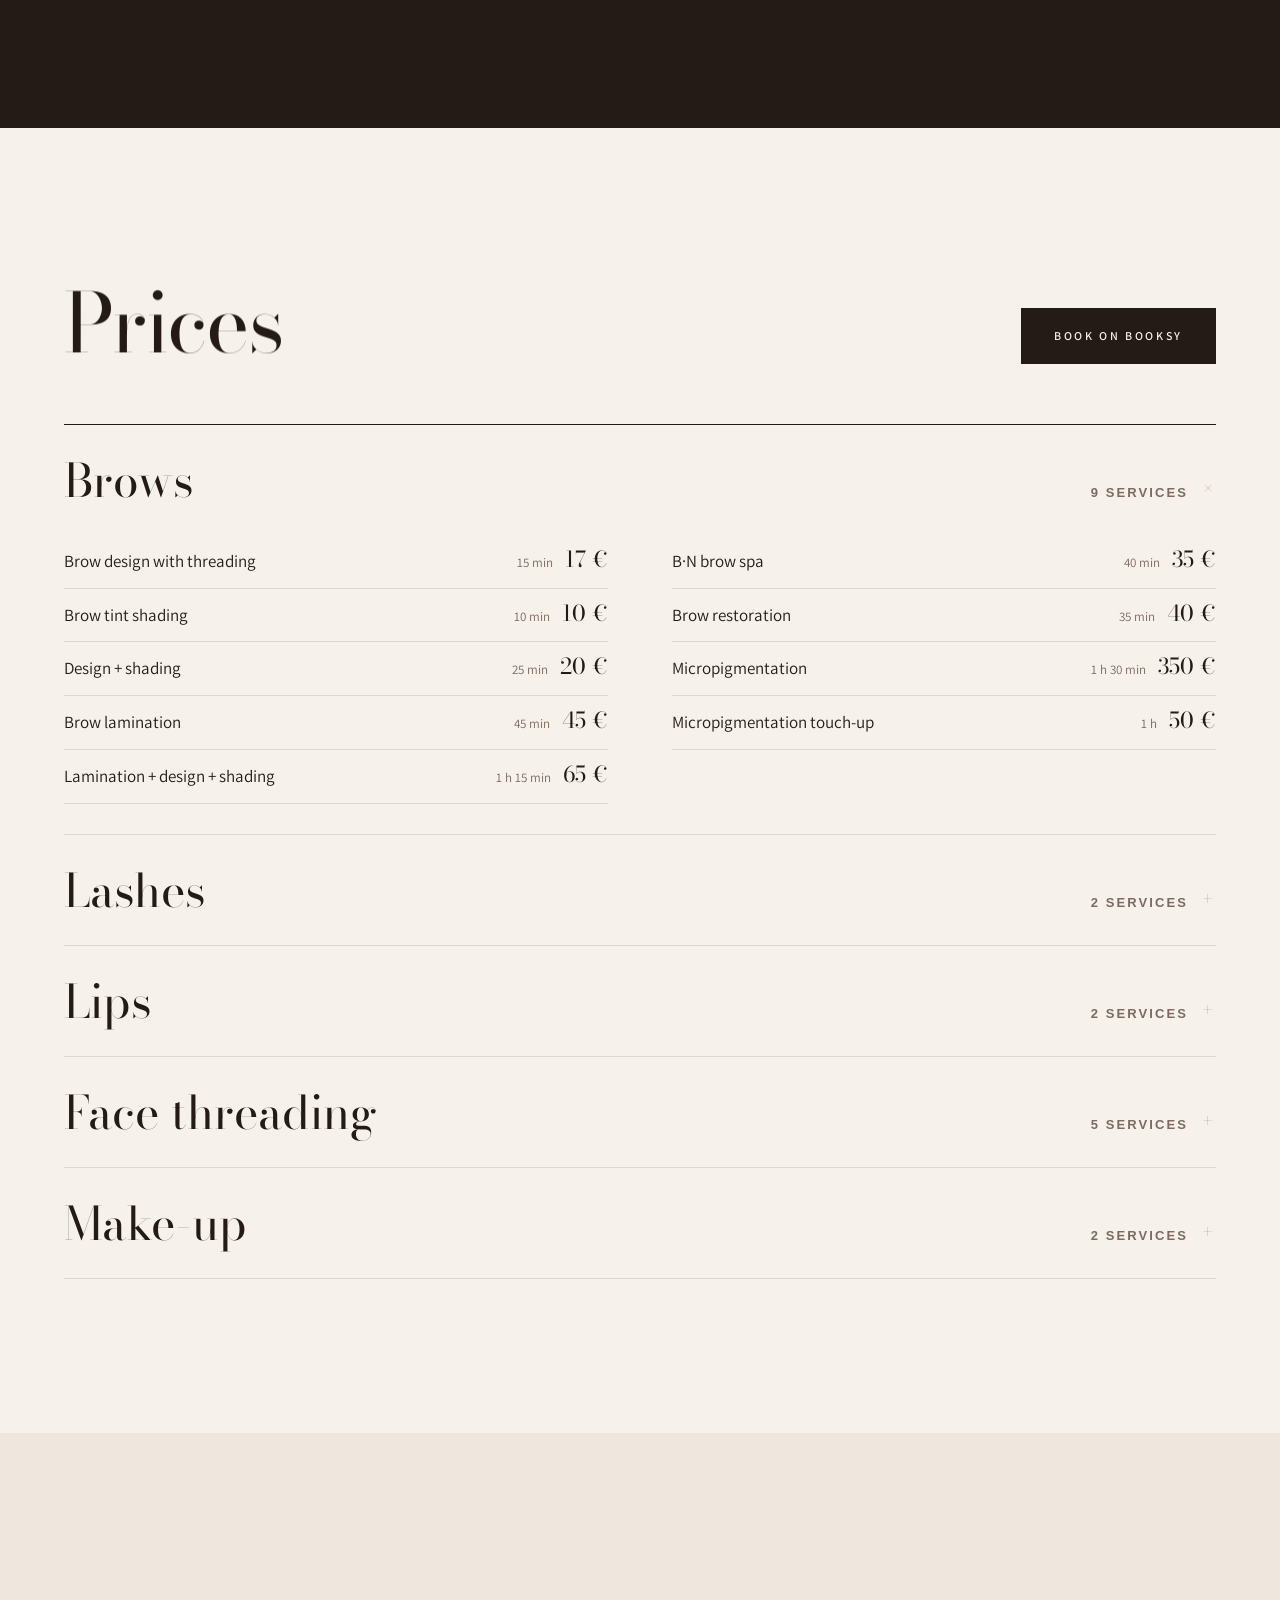
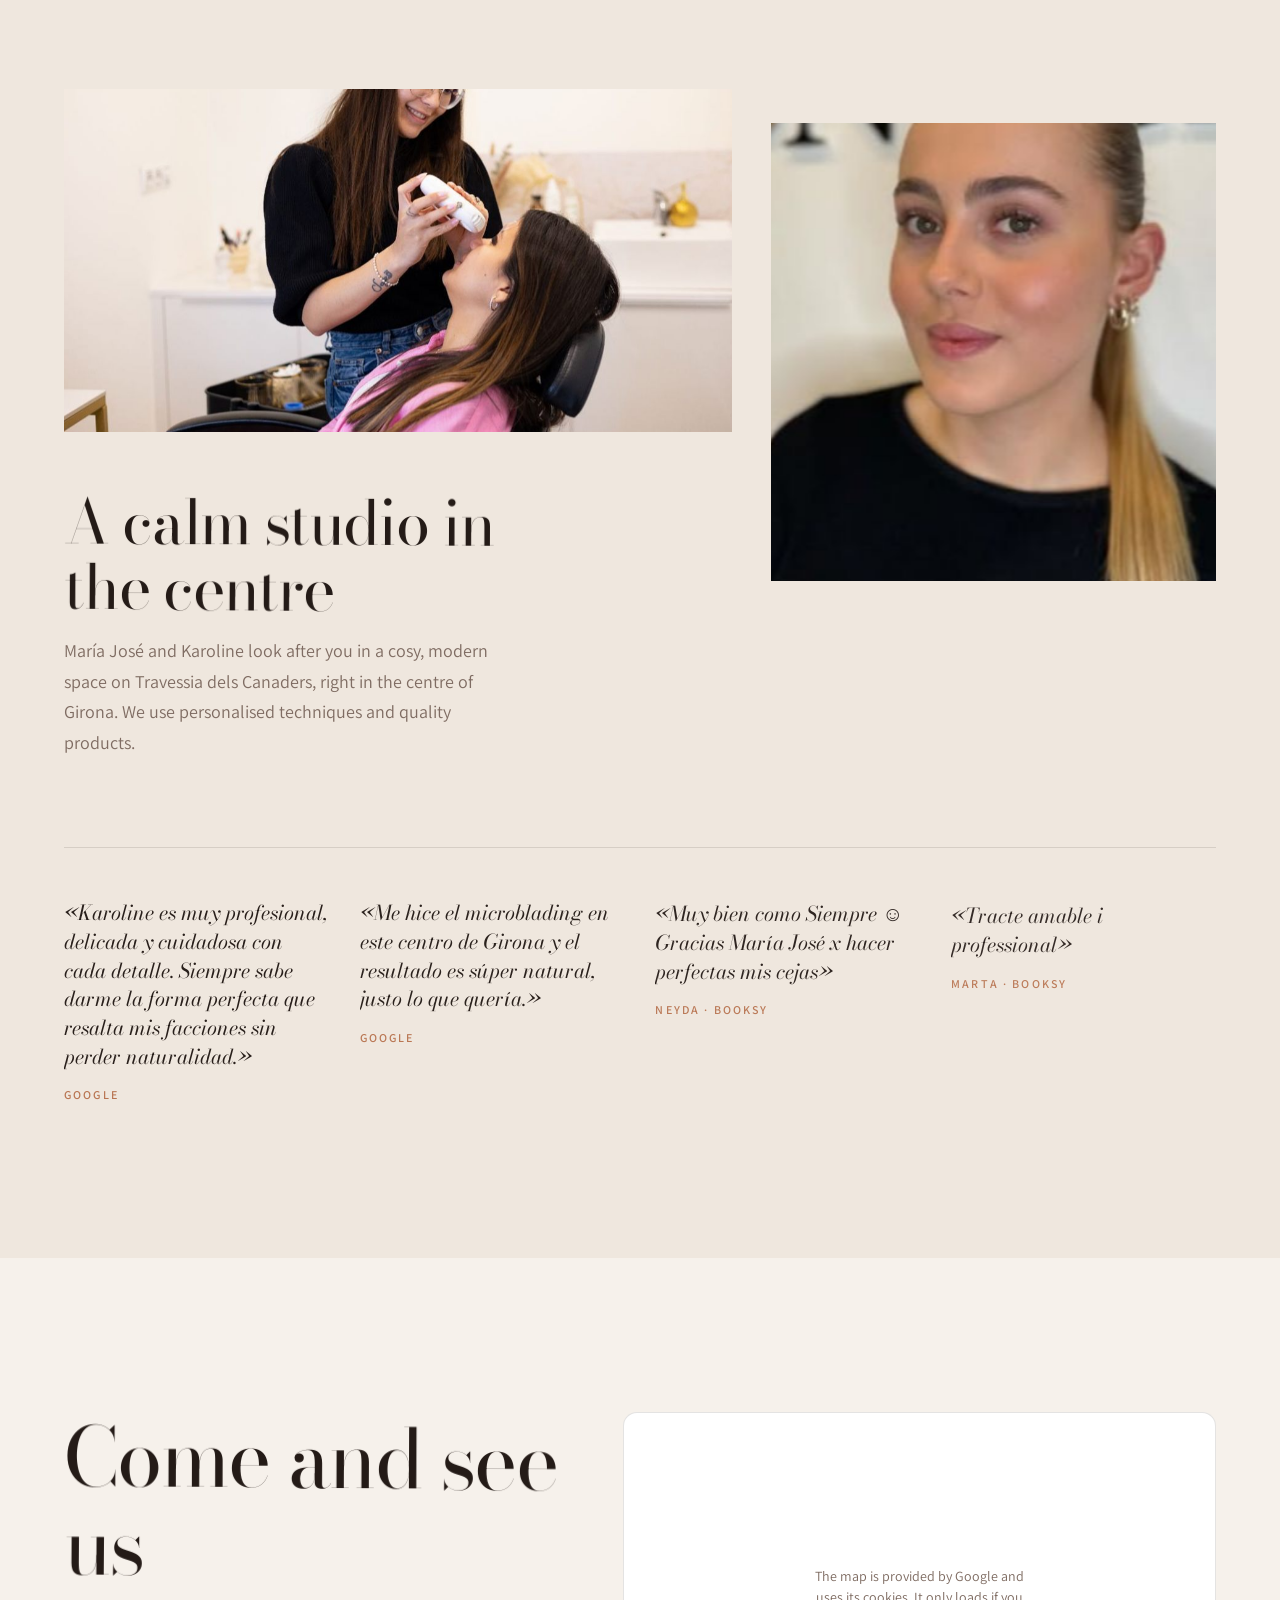
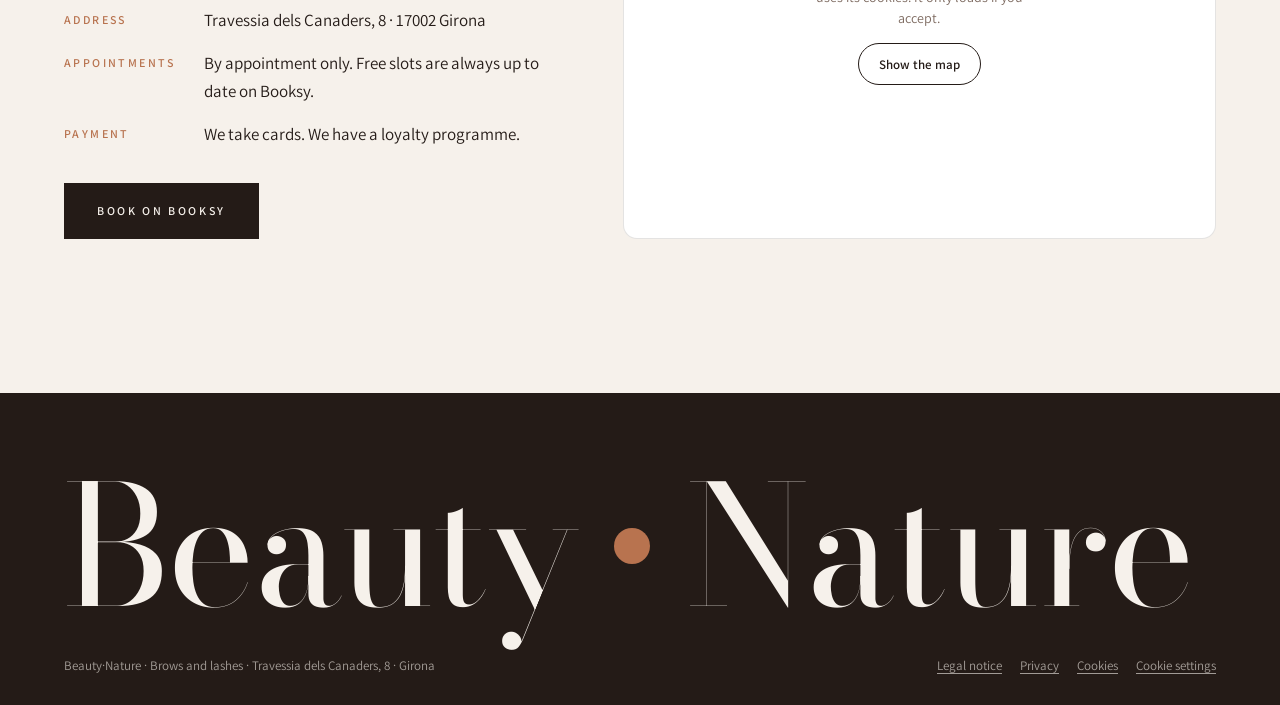
==== commit 48cd5ad3: "Rediseño premium: beauty-nature-girona Co-Authored-By: Claude Opus 5.5 <noreply@anthropic.com>" ====
--- a/index.html
+++ b/index.html
@@ -4,21 +4,23 @@
 <meta charset="utf-8">
 <meta name="viewport" content="width=device-width, initial-scale=1, viewport-fit=cover">
 <title>Beauty·Nature · Cejas, pestañas y labios en Girona</title>
-<meta name="description" content="Beauty·Nature, Travessia dels Canaders 8, Girona. Diseño de cejas con hilo, laminado, micropigmentación, lifting de pestañas, Hidralips y Glossyps. 4,9 en Booksy con 216 reseñas.">
-<meta name="theme-color" content="#fbf7f2">
+<meta name="description" content="Beauty·Nature, Travessia dels Canaders 8, Girona. Diseño de cejas con hilo, laminado, micropigmentación, lifting de pestañas, Hidralips y Glossyps. 4,9 en Booksy y en Google. Reserva online.">
+<meta name="theme-color" content="#f6f1eb">
 <link rel="icon" href="assets/favicon.svg" type="image/svg+xml">
 <link rel="alternate" hreflang="es" href="?lang=es"><link rel="alternate" hreflang="ca" href="?lang=ca"><link rel="alternate" hreflang="en" href="?lang=en">
-<meta property="og:title" content="Beauty·Nature · Cejas y pestañas en Girona">
-<meta property="og:description" content="Resultados naturales en cejas, pestañas y labios.">
+<meta property="og:title" content="Beauty·Nature · Cejas, pestañas y labios en Girona">
+<meta property="og:description" content="Cejas, pestañas y labios con un resultado natural. Reserva en Booksy.">
 <meta property="og:image" content="assets/img/mapping.jpg">
+<script>document.documentElement.classList.add('js')</script>
 <link rel="stylesheet" href="css/fonts.css">
+<link rel="stylesheet" href="css/premium.css">
 <link rel="stylesheet" href="css/style.css">
 <link rel="stylesheet" href="css/legal.css">
 <script type="application/ld+json">
-{"@context":"https://schema.org","@type":"BeautySalon","name":"Beauty·Nature | Cejas y Pestañas","address":{"@type":"PostalAddress","streetAddress":"Travessia dels Canaders, 8","postalCode":"17002","addressLocality":"Girona","addressRegion":"Girona","addressCountry":"ES"},"aggregateRating":{"@type":"AggregateRating","ratingValue":"4.9","reviewCount":"216"},"url":"https://booksy.com/es-es/49802_beauty-nature_cejas-y-pestanas_50121_girona"}
+{"@context":"https://schema.org","@type":"BeautySalon","name":"Beauty·Nature","address":{"@type":"PostalAddress","streetAddress":"Travessia dels Canaders, 8","postalCode":"17002","addressLocality":"Girona","addressRegion":"Girona","addressCountry":"ES"},"aggregateRating":{"@type":"AggregateRating","ratingValue":"4.9","reviewCount":"216"},"url":"https://booksy.com/es-es/49802_beauty-nature_cejas-y-pestanas_50121_girona"}
 </script>
 </head>
-<body>
+<body class="grain" data-cursor>
 <a class="skip" href="#main" data-i18n="skip">Saltar al contenido</a>
 
 <header class="top">
@@ -31,110 +33,116 @@
   </nav>
   <div class="top-r">
     <div class="langs" role="group" aria-label="Idioma"><button type="button" data-lang="es">ES</button><button type="button" data-lang="ca">CA</button><button type="button" data-lang="en">EN</button></div>
-    <a class="btn btn-sm" href="https://booksy.com/es-es/49802_beauty-nature_cejas-y-pestanas_50121_girona" target="_blank" rel="noopener" data-i18n="book">Reservar</a>
+    <a class="btn btn-sm" href="https://booksy.com/es-es/49802_beauty-nature_cejas-y-pestanas_50121_girona" target="_blank" rel="noopener" data-mag data-i18n="book">Reservar</a>
   </div>
 </header>
 
 <main id="main">
-  <!-- PORTADA: el mapping de la ceja sobre una foto real -->
-  <section class="hero" aria-labelledby="h1">
-    <div class="hero-txt">
-      <p class="hero-k">Travessia dels Canaders, 8 · Girona</p>
-      <h1 id="h1" data-i18n="h1">Cejas, pestañas y labios con un resultado natural</h1>
-      <p class="hero-p" data-i18n="hp">Diseño de cejas con hilo, laminado, micropigmentación, lifting de pestañas y tratamientos de labios, en el centro de Girona. Más de seis años realzando tu belleza natural.</p>
-      <div class="hero-cta">
-        <a class="btn" href="https://booksy.com/es-es/49802_beauty-nature_cejas-y-pestanas_50121_girona" target="_blank" rel="noopener" data-i18n="bookB">Reservar en Booksy</a>
-        <a class="btn btn-line" href="#precios" data-i18n="prices">Ver precios</a>
+  <!-- PORTADA: titular grande y la foto macro con las medidas de la ceja -->
+  <section class="hero" id="hero" aria-labelledby="h1">
+    <div class="h-txt">
+      <p class="kick" data-hero data-d=".2">Travessia dels Canaders, 8 · Girona</p>
+      <h1 id="h1" data-split data-hero data-d=".3" data-i18n="h1">Cejas, pestañas y labios con un resultado natural</h1>
+      <p class="hero-p" data-hero data-d=".7" data-i18n="hp">Diseño de cejas con hilo, laminado, micropigmentación, lifting de pestañas y tratamientos de labios, en el centro de Girona. Más de seis años realzando tu belleza natural.</p>
+      <div class="hero-cta" data-hero data-d=".85">
+        <a class="btn" href="https://booksy.com/es-es/49802_beauty-nature_cejas-y-pestanas_50121_girona" target="_blank" rel="noopener" data-mag data-i18n="bookB">Reservar en Booksy</a>
+        <a class="link" href="#precios" data-i18n="prices">Ver precios</a>
       </div>
-      <p class="hero-rate"><b>4,9</b> <span data-i18n="rate">en Booksy (216 reseñas) y en Google (164)</span></p>
+      <p class="rate" data-hero data-d="1"><b>4,9</b> <span data-i18n="rate">en Booksy (216 reseñas) y en Google (164)</span></p>
     </div>
-    <figure class="map" id="medidas-fig">
+    <figure class="h-img" id="medidas-fig">
       <img src="assets/img/mapping.jpg" alt="Ceja laminada y pestañas con lifting, en primer plano" width="774" height="1100" data-i18n-attr="alt:aMap">
-      <svg class="map-svg" id="mapSvg" viewBox="0 0 1000 1421" aria-hidden="true">
-        <g id="mapLines"></g>
-      </svg>
+      <svg class="map" viewBox="0 0 1000 1421" preserveAspectRatio="xMidYMid slice" aria-hidden="true"><g id="mapLines"></g></svg>
       <button type="button" class="map-btn" id="mapBtn" aria-pressed="true" data-i18n="mapBtn">Ocultar las medidas</button>
     </figure>
   </section>
 
+  <div class="mq svc" aria-hidden="true"><div class="mq-t"><span>Diseño con hilo</span><i></i><span>Laminado</span><i></i><span>Micropigmentación</span><i></i><span>Lifting de pestañas</span><i></i><span>Hidralips</span><i></i><span>Glossyps</span><i></i></div></div>
+
   <!-- CÓMO MEDIMOS -->
   <section class="medidas" id="medidas" aria-labelledby="m-h">
-    <h2 id="m-h" class="rv" data-i18n="mh">Cada ceja se diseña midiendo tu rostro</h2>
+    <div class="m-head">
+      <h2 id="m-h" data-split data-i18n="mh">Cada ceja se diseña midiendo tu rostro</h2>
+      <figure class="m-img" data-img><img src="assets/img/hilo.jpg" alt="Diseño de cejas con hilo en el estudio" width="1100" height="825" loading="lazy" data-par=".06" data-i18n-attr="alt:aE1"></figure>
+    </div>
     <ol class="m-list">
-      <li><b data-i18n="m1h">Inicio</b><p data-i18n="m1p">Marcamos dónde empieza la ceja según el lagrimal, para que la mirada quede abierta.</p></li>
-      <li><b data-i18n="m2h">Arco</b><p data-i18n="m2p">Buscamos el punto más alto en línea con la pupila: es lo que da expresión.</p></li>
-      <li><b data-i18n="m3h">Final</b><p data-i18n="m3p">Alargamos la cola hasta donde favorece a tus ojos, sin endurecer el gesto.</p></li>
+      <li data-up><span>I</span><h3 data-i18n="m1h">Inicio</h3><p data-i18n="m1p">Marcamos dónde empieza la ceja según el lagrimal, para que la mirada quede abierta.</p></li>
+      <li data-up=".08"><span>II</span><h3 data-i18n="m2h">Arco</h3><p data-i18n="m2p">Buscamos el punto más alto en línea con la pupila: es lo que da expresión.</p></li>
+      <li data-up=".16"><span>III</span><h3 data-i18n="m3h">Final</h3><p data-i18n="m3p">Alargamos la cola hasta donde favorece a tus ojos, sin endurecer el gesto.</p></li>
     </ol>
-    <p class="m-note" data-i18n="mnote">Después trabajamos con hilo, cera, laminado o pigmento según lo que quieras conseguir, respetando siempre tu pelo natural.</p>
+    <p class="m-note" data-up data-i18n="mnote">Después trabajamos con hilo, cera, laminado o pigmento según lo que quieras conseguir, respetando siempre tu pelo natural.</p>
   </section>
 
-  <!-- ANTES Y DESPUÉS: mantén pulsado para ver el antes -->
-  <section class="res" id="resultados" aria-labelledby="r-h">
-    <div class="res-head">
-      <h2 id="r-h" class="rv" data-i18n="rh">Antes y después</h2>
-      <p data-i18n="rp">Trabajos reales del estudio. Mantén pulsada la foto para ver cómo era antes.</p>
+  <!-- ANTES Y DESPUÉS: comparador que se arrastra -->
+  <section class="resultados" id="resultados" aria-labelledby="r-h">
+    <div class="r-head">
+      <h2 id="r-h" data-split data-i18n="rh">Antes y después</h2>
+      <p data-up data-i18n="rp">Trabajos reales del estudio. Arrastra la línea para comparar.</p>
     </div>
-    <div class="res-tabs" role="tablist" aria-labelledby="r-h" id="resTabs"></div>
-    <figure class="ba" id="ba">
-      <div class="ba-frame">
-        <img class="ba-after" id="baAfter" src="assets/img/micro-1-despues.jpg" alt="" width="675" height="900">
-        <img class="ba-before" id="baBefore" src="assets/img/micro-1-antes.jpg" alt="" width="675" height="900">
-        <span class="lid lid-t" aria-hidden="true"></span><span class="lid lid-b" aria-hidden="true"></span>
-        <span class="chip" id="baChip"></span>
-      </div>
-      <figcaption>
-        <button type="button" class="hold" id="baHold" aria-pressed="false" data-i18n="hold">Mantén pulsado para ver el antes</button>
-        <span id="baCap"></span>
-      </figcaption>
-    </figure>
+    <div class="r-body">
+      <div class="cases" id="cases" role="tablist" aria-label="Trabajos" data-i18n-attr="aria-label:casesL"></div>
+      <figure class="cmp" id="cmp">
+        <img class="c-after" id="cAfter" src="assets/img/micro-1-despues.jpg" alt="" width="675" height="900">
+        <img class="c-before" id="cBefore" src="assets/img/micro-1-antes.jpg" alt="" width="675" height="900">
+        <span class="c-tag t-b" data-i18n="before">Antes</span><span class="c-tag t-a" data-i18n="after">Después</span>
+        <span class="c-line" aria-hidden="true"><i></i></span>
+        <input class="c-range" id="cRange" type="range" min="0" max="100" value="50" aria-label="Comparar antes y después" data-i18n-attr="aria-label:cmpL">
+        <figcaption id="cCap"></figcaption>
+      </figure>
+    </div>
   </section>
 
   <!-- PRECIOS -->
   <section class="precios" id="precios" aria-labelledby="p-h">
-    <h2 id="p-h" class="rv" data-i18n="ph">Precios</h2>
-    <div class="p-grid" id="pGrid"></div>
-    <a class="btn" href="https://booksy.com/es-es/49802_beauty-nature_cejas-y-pestanas_50121_girona" target="_blank" rel="noopener" data-i18n="bookB">Reservar en Booksy</a>
+    <div class="p-head">
+      <h2 id="p-h" data-split data-i18n="ph">Precios</h2>
+      <a class="btn" href="https://booksy.com/es-es/49802_beauty-nature_cejas-y-pestanas_50121_girona" target="_blank" rel="noopener" data-mag data-i18n="bookB">Reservar en Booksy</a>
+    </div>
+    <div class="acc" id="acc"></div>
   </section>
 
   <!-- EL ESTUDIO -->
   <section class="estudio" id="estudio" aria-labelledby="e-h">
-    <figure class="e-a"><img src="assets/img/estudio.jpg" alt="Diseño de cejas en el estudio Beauty Nature" width="1100" height="734" loading="lazy" data-i18n-attr="alt:aE1"></figure>
+    <figure class="e1" data-img><img src="assets/img/estudio.jpg" alt="Diseño de cejas en el estudio Beauty Nature" width="1100" height="733" loading="lazy" data-i18n-attr="alt:aE1"></figure>
+    <figure class="e2" data-img><img src="assets/img/clienta-estudio.jpg" alt="Clienta en el estudio delante del rótulo de Beauty Nature" width="750" height="1000" loading="lazy" data-i18n-attr="alt:aE2"></figure>
     <div class="e-txt">
-      <h2 id="e-h" class="rv" data-i18n="eh">Un estudio tranquilo en el centro</h2>
-      <p data-i18n="ep">Te atienden María José y Karoline, en un espacio acogedor y moderno de la Travessia dels Canaders, en pleno centro de Girona. Trabajamos con técnicas personalizadas y productos de calidad.</p>
-      <div class="rs">
-        <blockquote><p lang="es">«Karoline es muy profesional, delicada y cuidadosa con cada detalle. Siempre sabe darme la forma perfecta que resalta mis facciones sin perder naturalidad.»</p><cite>Google</cite></blockquote>
-        <blockquote><p lang="es">«Me hice el microblading en este centro de Girona y el resultado es súper natural, justo lo que quería.»</p><cite>Google</cite></blockquote>
-        <blockquote><p lang="es">«Muy bien como Siempre ☺️Gracias María José x hacer perfectas mis cejas»</p><cite>Neyda · Booksy</cite></blockquote>
-        <blockquote><p lang="ca">«Tracte amable i professional»</p><cite>Marta · Booksy</cite></blockquote>
-      </div>
+      <h2 id="e-h" data-split data-i18n="eh">Un estudio tranquilo en el centro</h2>
+      <p data-up data-i18n="ep">Te atienden María José y Karoline, en un espacio acogedor y moderno de la Travessia dels Canaders, en pleno centro de Girona. Trabajamos con técnicas personalizadas y productos de calidad.</p>
     </div>
-    <figure class="e-b"><img src="assets/img/clienta-estudio.jpg" alt="Clienta en el estudio delante del letrero de Beauty Nature" width="510" height="510" loading="lazy" data-i18n-attr="alt:aE2"></figure>
+    <div class="revs">
+      <figure data-up><blockquote lang="es"><p>«Karoline es muy profesional, delicada y cuidadosa con cada detalle. Siempre sabe darme la forma perfecta que resalta mis facciones sin perder naturalidad.»</p></blockquote><figcaption>Google</figcaption></figure>
+      <figure data-up=".08"><blockquote lang="es"><p>«Me hice el microblading en este centro de Girona y el resultado es súper natural, justo lo que quería.»</p></blockquote><figcaption>Google</figcaption></figure>
+      <figure data-up=".16"><blockquote lang="es"><p>«Muy bien como Siempre ☺️Gracias María José x hacer perfectas mis cejas»</p></blockquote><figcaption>Neyda · Booksy</figcaption></figure>
+      <figure data-up=".24"><blockquote lang="ca"><p>«Tracte amable i professional»</p></blockquote><figcaption>Marta · Booksy</figcaption></figure>
+    </div>
   </section>
 
   <!-- VISITA -->
   <section class="visita" id="visita" aria-labelledby="v-h">
     <div class="v-txt">
-      <h2 id="v-h" class="rv" data-i18n="vh">Ven a vernos</h2>
+      <h2 id="v-h" data-split data-i18n="vh">Ven a vernos</h2>
       <dl>
         <dt data-i18n="d1">Dirección</dt><dd>Travessia dels Canaders, 8 · 17002 Girona</dd>
         <dt data-i18n="d2">Citas</dt><dd data-i18n="d2v">Solo con cita previa. Los huecos libres, siempre al día en Booksy.</dd>
         <dt data-i18n="d3">Pago</dt><dd data-i18n="d3v">Aceptamos tarjeta. Tenemos programa de fidelidad.</dd>
       </dl>
-      <a class="btn" href="https://booksy.com/es-es/49802_beauty-nature_cejas-y-pestanas_50121_girona" target="_blank" rel="noopener" data-i18n="bookB">Reservar en Booksy</a>
+      <a class="btn" href="https://booksy.com/es-es/49802_beauty-nature_cejas-y-pestanas_50121_girona" target="_blank" rel="noopener" data-mag data-i18n="bookB">Reservar en Booksy</a>
     </div>
-    <div class="cc-map v-map" data-src="https://www.google.com/maps?q=Beauty+Nature+Cejas+y+Pesta%C3%B1as,+Travessia+dels+Canaders+8,+17002+Girona&output=embed" data-title="Mapa: Beauty Nature"></div>
+    <div class="cc-map v-map" data-src="https://www.google.com/maps?q=Beauty+Nature,+Travessia+dels+Canaders+8,+17002+Girona&output=embed" data-title="Mapa: Beauty Nature"></div>
   </section>
 </main>
 
 <footer class="foot">
-  <p>Beauty·Nature · <span data-i18n="ft">Cejas y pestañas</span> · Travessia dels Canaders, 8 · Girona</p>
-  <nav class="foot-links" aria-label="Información legal">
-    <a href="aviso-legal.html" data-i18n="lg1">Aviso legal</a>
-    <a href="privacidad.html" data-i18n="lg2">Privacidad</a>
-    <a href="cookies.html" data-i18n="lg3">Cookies</a>
-    <button type="button" data-cookies-open data-i18n="lg4">Configurar cookies</button>
-  </nav>
+  <p class="foot-mark" aria-hidden="true">Beauty<i></i>Nature</p>
+  <div class="foot-row">
+    <p>Beauty·Nature · <span data-i18n="ft">Cejas y pestañas</span> · Travessia dels Canaders, 8 · Girona</p>
+    <nav class="foot-links" aria-label="Información legal">
+      <a href="aviso-legal.html" data-i18n="lg1">Aviso legal</a>
+      <a href="privacidad.html" data-i18n="lg2">Privacidad</a>
+      <a href="cookies.html" data-i18n="lg3">Cookies</a>
+      <button type="button" data-cookies-open data-i18n="lg4">Configurar cookies</button>
+    </nav>
+  </div>
 </footer>
 
 <script src="js/lang.js"></script>
@@ -142,6 +150,8 @@
 <script src="js/consent.js" data-site="beauty-nature-girona"></script>
 <script src="js/vendor/gsap.min.js"></script>
 <script src="js/vendor/ScrollTrigger.min.js"></script>
+<script src="js/vendor/lenis.min.js"></script>
+<script src="js/premium.js"></script>
 <script src="js/main.js"></script>
 </body>
 </html>
--- a/css/fonts.css
+++ b/css/fonts.css
@@ -16,10 +16,34 @@
   unicode-range: U+0000-00FF, U+0131, U+0152-0153, U+02BB-02BC, U+02C6, U+02DA, U+02DC, U+0304, U+0308, U+0329, U+2000-206F, U+20AC, U+2122, U+2191, U+2193, U+2212, U+2215, U+FEFF, U+FFFD;
 }
 @font-face {
-  font-family: 'Ovo';
-  font-style: normal;
-  font-weight: 400;
+  font-family: 'Bodoni Moda';
+  font-style: italic;
+  font-weight: 400 700;
   font-display: swap;
-  src: url(../assets/fonts/ovo-normal-400-latin.woff2) format('woff2');
+  src: url(../assets/fonts/bodoni-moda-italic-400-700-latin-ext.woff2) format('woff2');
+  unicode-range: U+0100-02BA, U+02BD-02C5, U+02C7-02CC, U+02CE-02D7, U+02DD-02FF, U+0304, U+0308, U+0329, U+1D00-1DBF, U+1E00-1E9F, U+1EF2-1EFF, U+2020, U+20A0-20AB, U+20AD-20C4, U+2113, U+2C60-2C7F, U+A720-A7FF;
+}
+@font-face {
+  font-family: 'Bodoni Moda';
+  font-style: italic;
+  font-weight: 400 700;
+  font-display: swap;
+  src: url(../assets/fonts/bodoni-moda-italic-400-700-latin.woff2) format('woff2');
   unicode-range: U+0000-00FF, U+0131, U+0152-0153, U+02BB-02BC, U+02C6, U+02DA, U+02DC, U+0304, U+0308, U+0329, U+2000-206F, U+20AC, U+2122, U+2191, U+2193, U+2212, U+2215, U+FEFF, U+FFFD;
 }
+@font-face {
+  font-family: 'Bodoni Moda';
+  font-style: normal;
+  font-weight: 400 700;
+  font-display: swap;
+  src: url(../assets/fonts/bodoni-moda-normal-400-700-latin-ext.woff2) format('woff2');
+  unicode-range: U+0100-02BA, U+02BD-02C5, U+02C7-02CC, U+02CE-02D7, U+02DD-02FF, U+0304, U+0308, U+0329, U+1D00-1DBF, U+1E00-1E9F, U+1EF2-1EFF, U+2020, U+20A0-20AB, U+20AD-20C4, U+2113, U+2C60-2C7F, U+A720-A7FF;
+}
+@font-face {
+  font-family: 'Bodoni Moda';
+  font-style: normal;
+  font-weight: 400 700;
+  font-display: swap;
+  src: url(../assets/fonts/bodoni-moda-normal-400-700-latin.woff2) format('woff2');
+  unicode-range: U+0000-00FF, U+0131, U+0152-0153, U+02BB-02BC, U+02C6, U+02DA, U+02DC, U+0304, U+0308, U+0329, U+2000-206F, U+20AC, U+2122, U+2191, U+2193, U+2212, U+2215, U+FEFF, U+FFFD;
+}
--- a/css/premium.css
+++ b/css/premium.css
@@ -0,0 +1,26 @@
+/* Kit premium común (lote Girona 2): máscaras de palabras, grano de película, marquesinas y Lenis */
+html.lenis, html.lenis body { height: auto; }
+.lenis.lenis-smooth { scroll-behavior: auto !important; }
+.lenis.lenis-stopped { overflow: hidden; }
+.js:not(.ready) [data-hero], .js:not(.ready) [data-split] { visibility: hidden; }
+.w { display: inline-block; overflow: hidden; vertical-align: top; padding: 0 .02em .1em; margin: 0 -.02em -.1em; }
+.w-i { display: inline-block; will-change: transform; }
+[data-img] { overflow: hidden; }
+[data-img] img, [data-img] video { transform-origin: 50% 50%; }
+[data-mag] { transition: translate .5s cubic-bezier(.2, .9, .3, 1.2); }
+/* grano de película sobre toda la web */
+.grain::after { content: ""; position: fixed; inset: -50%; z-index: 300; pointer-events: none; opacity: var(--grain, .06);
+  background: url("data:image/svg+xml,%3Csvg xmlns='http://www.w3.org/2000/svg' width='220' height='220'%3E%3Cfilter id='n'%3E%3CfeTurbulence type='fractalNoise' baseFrequency='.85' numOctaves='3' stitchTiles='stitch'/%3E%3C/filter%3E%3Crect width='220' height='220' filter='url(%23n)'/%3E%3C/svg%3E");
+  animation: grain 1.2s steps(6) infinite; }
+@keyframes grain { 0% { translate: 0 0; } 20% { translate: -4% 3%; } 40% { translate: 3% -5%; } 60% { translate: -6% -2%; } 80% { translate: 5% 4%; } 100% { translate: 0 0; } }
+/* marquesina infinita */
+.mq { overflow: hidden; white-space: nowrap; }
+.mq-t { display: inline-flex; animation: mq var(--mq, 30s) linear infinite; }
+.mq-t > * { flex: none; }
+@keyframes mq { to { transform: translateX(-50%); } }
+@media (prefers-reduced-motion: reduce) { .grain::after, .mq-t { animation: none; } }
+/* cursor de anillo (body[data-cursor]) */
+.cur { position: fixed; left: 0; top: 0; z-index: 400; width: 36px; height: 36px; margin: -18px 0 0 -18px; border: 1px solid #fff; border-radius: 50%; pointer-events: none; opacity: 0; mix-blend-mode: difference; transition: width .4s cubic-bezier(.16,1,.3,1), height .4s cubic-bezier(.16,1,.3,1), margin .4s cubic-bezier(.16,1,.3,1), opacity .3s, background .4s; }
+.cur.on { opacity: 1; }
+.cur.big { width: 74px; height: 74px; margin: -37px 0 0 -37px; background: #ffffff1f; }
+video[data-video] { display: block; width: 100%; height: 100%; object-fit: cover; }
--- a/css/style.css
+++ b/css/style.css
@@ -1,137 +1,162 @@
-/* Beauty·Nature · «Mapping»: las medidas de la ceja sobre una foto real y un «parpadeo» para ver el antes */
+/* Beauty·Nature · «Atelier de la mirada»: porcelana y espresso, Bodoni Moda enorme, las medidas de la ceja y un comparador que se arrastra */
 :root {
-  --ivory: #fbf7f2; --sand: #efe3d4; --sand-2: #e4d3bf; --esp: #3b2a20; --brow: #5a3c2c; --mute: #85725f; --rose: #c4705a; --line: #3b2a201c;
-  --f-d: "Ovo", Georgia, serif; --f-b: "Assistant", system-ui, sans-serif;
-  --ease: cubic-bezier(.3, 1, .3, 1); --r: 4px;
-  --c-bg: var(--ivory); --c-card: #fffdfa; --c-ink: var(--esp); --c-mute: var(--mute); --c-line: #3b2a2029; --c-acc: var(--esp); --c-acc-ink: var(--ivory);
+  --porc: #f6f1eb; --paper: #efe7de; --esp: #241b17; --esp-2: #3a2c25; --taupe: #8c7366; --terra: #b8734f; --mute: #7d6a60; --line: #241b171f; --line-l: #f6f1eb24;
+  --f-d: "Bodoni Moda", "Didot", Georgia, serif; --f-b: "Assistant", system-ui, sans-serif;
+  --ease: cubic-bezier(.16, 1, .3, 1); --pad: clamp(16px, 5vw, 84px);
+  --c-bg: var(--porc); --c-card: #fff; --c-ink: var(--esp); --c-mute: var(--mute); --c-line: var(--line); --c-acc: var(--esp); --c-acc-ink: var(--porc);
 }
 *, *::before, *::after { box-sizing: border-box; }
 html { -webkit-text-size-adjust: 100%; }
-body { margin: 0; background: var(--ivory); color: var(--esp); font: 400 18px/1.65 var(--f-b); -webkit-font-smoothing: antialiased; overflow-x: hidden; }
+body { margin: 0; background: var(--porc); color: var(--esp); font: 400 17px/1.7 var(--f-b); -webkit-font-smoothing: antialiased; overflow-x: hidden; --grain: .035; }
 img { display: block; max-width: 100%; height: auto; }
 a { color: inherit; }
-::selection { background: var(--sand-2); }
-:focus-visible { outline: 2px solid var(--rose); outline-offset: 3px; }
-.skip { position: absolute; left: 12px; top: -60px; z-index: 100; padding: 10px 16px; background: var(--esp); color: var(--ivory); }
+::selection { background: var(--esp); color: var(--porc); }
+:focus-visible { outline: 1px solid var(--terra); outline-offset: 4px; }
+.skip { position: absolute; left: 12px; top: -60px; z-index: 100; padding: 10px 16px; background: var(--esp); color: var(--porc); }
 .skip:focus { top: 12px; }
-h1, h2, h3 { margin: 0; font-family: var(--f-d); font-weight: 400; letter-spacing: -.005em; }
-h2 { font-size: clamp(34px, 4.6vw, 64px); line-height: 1.08; }
-.btn { display: inline-flex; align-items: center; justify-content: center; min-height: 52px; padding: 0 28px; background: var(--esp); color: var(--ivory); text-decoration: none; font-weight: 600; font-size: 15px; letter-spacing: .04em; border: 1px solid var(--esp); border-radius: 0; }
-.btn-line { background: transparent; color: var(--esp); }
-.btn-sm { min-height: 42px; padding: 0 18px; font-size: 14px; }
-@media (hover: hover) and (pointer: fine) { .btn { transition: background .35s, color .35s, border-color .35s; } .btn:hover { background: var(--rose); border-color: var(--rose); color: #fff; } }
+h1, h2, h3 { margin: 0; font-family: var(--f-d); font-weight: 400; line-height: 1; letter-spacing: -.02em; }
+h2 { font-size: clamp(46px, 6.4vw, 112px); }
+.btn { display: inline-flex; align-items: center; justify-content: center; min-height: 56px; padding: 0 32px; background: var(--esp); color: var(--porc); border: 1px solid var(--esp); text-decoration: none; font: 600 12px/1 var(--f-b); letter-spacing: .22em; text-transform: uppercase; }
+.btn-sm { min-height: 42px; padding: 0 20px; font-size: 11px; }
+.link { font-size: 13px; font-weight: 600; letter-spacing: .18em; text-transform: uppercase; text-decoration: none; border-bottom: 1px solid currentColor; padding-bottom: 4px; }
+@media (hover: hover) and (pointer: fine) { .btn { transition: background .4s, color .4s; } .btn:hover { background: var(--terra); border-color: var(--terra); } }
 
 /* ---------- cabecera ---------- */
-.top { position: fixed; z-index: 50; inset: 0 0 auto; display: flex; align-items: center; justify-content: space-between; gap: 16px; padding: 14px clamp(16px, 4vw, 48px); transition: background .4s, translate .5s var(--ease); }
-.top.solid { background: #fbf7f2ea; backdrop-filter: blur(10px); box-shadow: 0 1px 0 var(--line); }
+.top { position: fixed; z-index: 50; inset: 0 0 auto; display: flex; align-items: center; justify-content: space-between; gap: 16px; padding: 16px var(--pad); transition: background .5s, translate .6s var(--ease); }
+.top.solid { background: #f6f1ebeb; backdrop-filter: blur(16px); }
 .top.hide { translate: 0 -100%; }
-.brand { display: flex; align-items: center; gap: 8px; font: 400 26px/1 var(--f-d); text-decoration: none; }
-.brand i { width: 7px; height: 7px; border-radius: 50%; background: var(--rose); }
-.nav { display: flex; gap: 26px; font-size: 15px; }
-.nav a { text-decoration: none; color: var(--mute); }
+.brand, .foot-mark { display: inline-flex; align-items: center; text-decoration: none; font: 400 26px/1 var(--f-d); letter-spacing: -.01em; }
+.brand i, .foot-mark i { display: inline-block; width: .22em; height: .22em; margin: 0 .22em; border-radius: 50%; background: var(--terra); }
+.nav { display: flex; gap: 34px; }
+.nav a { text-decoration: none; font-size: 12px; font-weight: 600; letter-spacing: .2em; text-transform: uppercase; color: var(--mute); }
 .top-r { display: flex; align-items: center; gap: 12px; }
-.langs { display: flex; gap: 2px; }
-.langs button { min-width: 38px; min-height: 36px; border: 0; border-bottom: 1px solid transparent; background: none; color: var(--mute); font: 600 13px/1 var(--f-b); letter-spacing: .06em; }
-.langs button[aria-pressed="true"] { color: var(--esp); border-bottom-color: var(--rose); }
-@media (hover: hover) and (pointer: fine) { .nav a:hover { color: var(--esp); } }
-@media (max-width: 920px) { .nav { display: none; } }
-@media (max-width: 460px) { .top-r .btn-sm { display: none; } }
+.langs { display: flex; padding: 3px; border: 1px solid var(--line); }
+.langs button { min-width: 36px; min-height: 32px; border: 0; background: none; color: var(--mute); font: 600 11px/1 var(--f-b); letter-spacing: .1em; cursor: pointer; }
+.langs button[aria-pressed="true"] { background: var(--esp); color: var(--porc); }
+@media (hover: hover) and (pointer: fine) { .nav a { transition: color .3s; } .nav a:hover { color: var(--esp); } }
+@media (max-width: 1180px) { .nav { display: none; } }
+.nav a { white-space: nowrap; }
+@media (max-width: 420px) { .top-r .btn-sm { display: none; } }
 
-/* ---------- portada con mapping ---------- */
-.hero { min-height: 100svh; display: grid; grid-template-columns: 1fr minmax(300px, 40vw); align-items: center; gap: clamp(28px, 5vw, 80px); padding: 110px clamp(16px, 5vw, 80px) 60px; }
-.hero-k { margin: 0 0 20px; color: var(--mute); font-size: 14px; letter-spacing: .12em; text-transform: uppercase; }
-.hero h1 { font-size: clamp(44px, 6vw, 92px); line-height: 1.02; max-width: 13ch; }
-.hero-p { max-width: 46ch; margin: 24px 0 0; color: #3b2a20cc; font-size: 19px; }
-.hero-cta { display: flex; flex-wrap: wrap; gap: 12px; margin-top: 30px; }
-.hero-rate { margin: 26px 0 0; font-size: 15px; color: var(--mute); }
-.hero-rate b { font: 400 24px/1 var(--f-d); color: var(--esp); }
-.map { position: relative; margin: 0; aspect-ratio: 1000 / 1421; max-height: 82svh; justify-self: end; width: 100%; max-width: 560px; overflow: hidden; background: var(--sand); }
-.map img { width: 100%; height: 100%; object-fit: cover; }
-.map-svg { position: absolute; inset: 0; width: 100%; height: 100%; pointer-events: none; transition: opacity .5s; }
-.map.off .map-svg { opacity: 0; }
-.map-svg .ln { stroke: #fff; stroke-width: 2.2; stroke-dasharray: 10 8; opacity: .95; }
-.map-svg .ln2 { stroke: var(--rose); stroke-width: 3; fill: none; }
-.map-svg .pt { fill: var(--rose); stroke: #fff; stroke-width: 3; }
-.map-svg .eye { fill: #fff; }
-.map-svg text { font: 600 30px/1 "Assistant", sans-serif; fill: #fff; letter-spacing: .06em; text-transform: uppercase; paint-order: stroke; stroke: #3b2a2066; stroke-width: 4px; }
-.map-btn { position: absolute; left: 14px; bottom: 14px; min-height: 42px; padding: 0 16px; border: 0; background: #fbf7f2e6; color: var(--esp); font: 600 13px/1 var(--f-b); letter-spacing: .04em; cursor: pointer; }
-@media (max-width: 860px) { .hero { grid-template-columns: 1fr; } .map { justify-self: start; max-width: 420px; max-height: none; } }
+/* ---------- portada ---------- */
+.hero { display: grid; grid-template-columns: 1.15fr .85fr; min-height: 100svh; }
+.h-txt { display: flex; flex-direction: column; justify-content: flex-end; padding: 120px var(--pad) clamp(36px, 6vh, 70px); }
+.kick { margin: 0 0 26px; font-size: 12px; font-weight: 600; letter-spacing: .26em; text-transform: uppercase; color: var(--terra); }
+.hero h1 { max-width: 11ch; font-size: clamp(52px, 6.8vw, 124px); line-height: .98; }
+.hero-p { max-width: 46ch; margin: 30px 0 0; color: var(--mute); font-size: 18px; }
+.hero-cta { display: flex; flex-wrap: wrap; align-items: center; gap: 18px 28px; margin-top: 34px; }
+.rate { margin: 28px 0 0; font-size: 14px; color: var(--mute); }
+.rate b { font: italic 400 30px/1 var(--f-d); color: var(--esp); margin-right: 4px; }
+.h-img { position: relative; margin: 0; height: 100svh; min-height: 560px; overflow: hidden; background: var(--paper); }
+.h-img img { width: 100%; height: 100%; object-fit: cover; object-position: 50% 40%; }
+.map { position: absolute; inset: 0; width: 100%; height: 100%; transition: opacity .6s; }
+.h-img.off .map { opacity: 0; }
+.map .ln { stroke: #fff; stroke-width: 2.2; }
+.map .ln2 { fill: none; stroke: #ffffffb3; stroke-width: 2; stroke-dasharray: 8 10; }
+.map .eye { fill: #fff; }
+.map .pt { fill: none; stroke: #fff; stroke-width: 3; }
+.map text { fill: #fff; font: 600 38px var(--f-b); letter-spacing: .14em; text-transform: uppercase; paint-order: stroke; stroke: #0004; stroke-width: 6px; }
+.map-btn { position: absolute; left: 20px; bottom: 20px; min-height: 40px; padding: 0 16px; border: 1px solid #ffffff80; background: #24171299; color: #fff; font: 600 11px/1 var(--f-b); letter-spacing: .16em; text-transform: uppercase; backdrop-filter: blur(8px); cursor: pointer; }
+@media (max-width: 860px) {
+  .hero { grid-template-columns: 1fr; }
+  .h-img { order: -1; height: 64svh; min-height: 0; }
+  .h-txt { padding-top: 34px; }
+}
+
+/* ---------- marquesina de servicios ---------- */
+.svc { --mq: 40s; padding: clamp(22px, 3vw, 34px) 0; border-block: 1px solid var(--line); }
+.svc .mq-t { align-items: center; }
+.svc span { padding: 0 .5em; font: italic 400 clamp(30px, 4vw, 60px)/1.1 var(--f-d); }
+.svc i { width: 9px; height: 9px; border-radius: 50%; background: var(--terra); }
 
 /* ---------- cómo medimos ---------- */
-.medidas { padding: clamp(80px, 10vw, 140px) clamp(16px, 5vw, 80px); background: var(--sand); }
-.medidas h2 { max-width: 18ch; margin-bottom: clamp(36px, 5vw, 60px); }
-.m-list { list-style: none; margin: 0; padding: 0; display: grid; grid-template-columns: repeat(3, 1fr); gap: 0; border-top: 1px solid #3b2a2033; counter-reset: m; }
-.m-list li { padding: 26px 26px 6px 0; counter-increment: m; }
-.m-list li + li { padding-left: 26px; border-left: 1px solid #3b2a2033; }
-.m-list b { display: flex; align-items: center; gap: 12px; font: 400 30px/1 var(--f-d); margin-bottom: 12px; }
-.m-list b::before { content: counter(m); width: 30px; height: 30px; display: grid; place-items: center; border-radius: 50%; background: var(--rose); color: #fff; font: 600 14px/1 var(--f-b); }
-.m-list p { margin: 0; color: #3b2a20cc; }
-.m-note { margin: 34px 0 0; max-width: 60ch; color: var(--mute); }
-@media (max-width: 820px) { .m-list { grid-template-columns: 1fr; } .m-list li + li { padding-left: 0; border-left: 0; border-top: 1px solid #3b2a2033; } }
+.medidas { padding: clamp(100px, 12vw, 170px) var(--pad); }
+.m-head { display: grid; grid-template-columns: 1fr 1fr; gap: clamp(28px, 5vw, 90px); align-items: end; margin-bottom: clamp(50px, 6vw, 90px); }
+.m-head h2 { max-width: 12ch; }
+.m-img { margin: 0; aspect-ratio: 4 / 3; overflow: hidden; }
+.m-img img { width: 100%; height: 112%; object-fit: cover; }
+.m-list { display: grid; grid-template-columns: repeat(3, 1fr); gap: clamp(20px, 3vw, 50px); margin: 0; padding: 0; list-style: none; }
+.m-list li { padding-top: 22px; border-top: 1px solid var(--esp); }
+.m-list span { display: block; margin-bottom: 16px; font: italic 400 22px/1 var(--f-d); color: var(--terra); }
+.m-list h3 { margin-bottom: 12px; font-size: clamp(34px, 3.4vw, 54px); }
+.m-list p { margin: 0; color: var(--mute); }
+.m-note { max-width: 60ch; margin: clamp(40px, 5vw, 70px) 0 0; font: italic 400 clamp(22px, 2vw, 30px)/1.4 var(--f-d); }
+@media (max-width: 860px) { .m-head, .m-list { grid-template-columns: 1fr; } }
 
 /* ---------- antes y después ---------- */
-.res { padding: clamp(80px, 10vw, 140px) clamp(16px, 5vw, 80px); }
-.res-head { display: flex; flex-wrap: wrap; justify-content: space-between; align-items: end; gap: 12px 40px; margin-bottom: 26px; }
-.res-head p { margin: 0; color: var(--mute); max-width: 40ch; }
-.res-tabs { display: flex; flex-wrap: wrap; gap: 8px; margin-bottom: 26px; }
-.res-tabs button { min-height: 44px; padding: 0 18px; border: 1px solid var(--line); background: none; color: var(--esp); font: 600 14px/1 var(--f-b); cursor: pointer; }
-.res-tabs button[aria-selected="true"] { background: var(--esp); color: var(--ivory); border-color: var(--esp); }
-.ba { margin: 0; display: grid; grid-template-columns: minmax(0, 560px) 1fr; gap: 28px; align-items: end; }
-.ba-frame { position: relative; overflow: hidden; aspect-ratio: 3 / 4; background: var(--sand); user-select: none; -webkit-user-select: none; touch-action: none; cursor: pointer; }
-.ba-frame.wide { aspect-ratio: 2 / 1; }
-.ba-frame.tall { aspect-ratio: 1 / 2; max-width: 320px; }
-.ba-frame img { position: absolute; inset: 0; width: 100%; height: 100%; object-fit: cover; -webkit-user-drag: none; }
-.ba-before { opacity: 0; }
-.ba.show-before .ba-before { opacity: 1; }
-.lid { position: absolute; left: 0; right: 0; height: 51%; background: var(--esp); z-index: 2; transform: scaleY(0); }
-.lid-t { top: 0; transform-origin: top; }
-.lid-b { bottom: 0; transform-origin: bottom; }
-.chip { position: absolute; z-index: 3; left: 14px; top: 14px; padding: 8px 14px; background: #fbf7f2e6; font: 600 13px/1 var(--f-b); letter-spacing: .08em; text-transform: uppercase; }
-.ba figcaption { display: grid; gap: 16px; align-content: end; }
-.hold { justify-self: start; min-height: 52px; padding: 0 22px; border: 1px solid var(--esp); background: none; color: var(--esp); font: 600 15px/1 var(--f-b); cursor: pointer; }
-.hold[aria-pressed="true"] { background: var(--esp); color: var(--ivory); }
-#baCap { font: 400 clamp(24px, 2.6vw, 34px)/1.25 var(--f-d); max-width: 22ch; }
-@media (max-width: 820px) { .ba { grid-template-columns: 1fr; } }
+.resultados { padding: clamp(100px, 12vw, 170px) var(--pad); background: var(--esp); color: var(--porc); }
+.r-head { display: flex; flex-wrap: wrap; align-items: end; justify-content: space-between; gap: 18px 40px; margin-bottom: clamp(40px, 5vw, 70px); }
+.r-head p { margin: 0; max-width: 40ch; color: #f6f1ebb0; }
+.r-body { display: grid; grid-template-columns: .7fr 1.3fr; gap: clamp(24px, 5vw, 90px); align-items: center; }
+.cases { display: flex; flex-direction: column; border-top: 1px solid var(--line-l); }
+.cases button { display: flex; align-items: baseline; gap: 16px; padding: 18px 0; border: 0; border-bottom: 1px solid var(--line-l); background: none; color: #f6f1eb80; text-align: left; font: 400 clamp(22px, 2vw, 30px)/1.2 var(--f-d); cursor: pointer; transition: color .4s, padding .5s var(--ease); }
+.cases button small { font: 600 11px/1 var(--f-b); letter-spacing: .2em; color: var(--terra); }
+.cases button[aria-selected="true"] { color: var(--porc); padding-left: 14px; }
+.cmp { position: relative; justify-self: center; width: min(100%, 560px); aspect-ratio: 3 / 4; margin: 0; overflow: hidden; background: var(--esp-2); --x: 50%; touch-action: pan-y; }
+.cmp.wide { aspect-ratio: 16 / 10; width: 100%; max-width: 760px; }
+.cmp img { position: absolute; inset: 0; width: 100%; height: 100%; object-fit: cover; }
+.c-before { clip-path: inset(0 calc(100% - var(--x)) 0 0); }
+.c-line { position: absolute; top: 0; bottom: 0; left: var(--x); width: 1px; background: #fff; pointer-events: none; }
+.c-line i { position: absolute; top: 50%; left: 50%; width: 58px; height: 58px; translate: -50% -50%; border: 1px solid #fff; border-radius: 50%; background: #24171266; backdrop-filter: blur(6px); }
+.c-line i::before, .c-line i::after { content: ""; position: absolute; top: 50%; width: 7px; height: 7px; border: solid #fff; border-width: 0 0 1px 1px; }
+.c-line i::before { left: 15px; translate: 0 -50%; rotate: 45deg; }
+.c-line i::after { right: 15px; translate: 0 -50%; rotate: -135deg; }
+.c-range { position: absolute; inset: 0; width: 100%; height: 100%; margin: 0; opacity: 0; cursor: ew-resize; }
+.c-tag { position: absolute; top: 16px; padding: 6px 12px; background: #24171299; color: #fff; font: 600 11px/1 var(--f-b); letter-spacing: .18em; text-transform: uppercase; pointer-events: none; }
+.t-b { left: 16px; } .t-a { right: 16px; }
+.cmp figcaption { position: absolute; left: 0; right: 0; bottom: 0; padding: 40px 20px 16px; background: linear-gradient(#0000, #241712cc); font: italic 400 20px/1.3 var(--f-d); pointer-events: none; }
+@media (max-width: 860px) { .r-body { grid-template-columns: 1fr; } .cases { flex-direction: row; flex-wrap: wrap; gap: 8px; border: 0; } .cases button { padding: 10px 14px; border: 1px solid var(--line-l); font-size: 18px; } .cases button[aria-selected="true"] { padding-left: 14px; background: var(--porc); color: var(--esp); } .cases button small { display: none; } }
 
 /* ---------- precios ---------- */
-.precios { padding: clamp(80px, 10vw, 140px) clamp(16px, 5vw, 80px); background: var(--esp); color: var(--ivory); }
-.precios h2 { margin-bottom: 40px; }
-.p-grid { columns: 2; column-gap: clamp(28px, 5vw, 80px); margin-bottom: 40px; }
-.p-grp { break-inside: avoid; margin-bottom: 34px; }
-.p-grp h3 { font-size: 30px; margin-bottom: 8px; color: var(--sand-2); }
-.p-grp ul { list-style: none; margin: 0; padding: 0; }
-.p-grp li { display: grid; grid-template-columns: 1fr auto; gap: 4px 16px; padding: 12px 0; border-bottom: 1px solid #fbf7f222; }
-.p-grp li span { font-size: 17px; }
-.p-grp li small { grid-column: 1; color: #fbf7f288; font-size: 14px; }
-.p-grp li b { grid-row: 1 / span 2; grid-column: 2; align-self: center; font: 400 22px/1 var(--f-d); }
-.precios .btn { background: var(--ivory); color: var(--esp); border-color: var(--ivory); }
-@media (max-width: 760px) { .p-grid { columns: 1; } }
+.precios { padding: clamp(100px, 12vw, 170px) var(--pad); }
+.p-head { display: flex; flex-wrap: wrap; align-items: end; justify-content: space-between; gap: 20px; margin-bottom: clamp(36px, 5vw, 60px); }
+.acc { border-top: 1px solid var(--esp); }
+.grp { border-bottom: 1px solid var(--line); }
+.grp > button { display: flex; align-items: baseline; justify-content: space-between; gap: 20px; width: 100%; padding: clamp(20px, 2.6vw, 32px) 0; border: 0; background: none; color: inherit; text-align: left; cursor: pointer; }
+.grp > button span { font: 400 clamp(32px, 3.6vw, 60px)/1 var(--f-d); }
+.grp > button small { font-size: 13px; font-weight: 600; letter-spacing: .16em; text-transform: uppercase; color: var(--mute); white-space: nowrap; }
+.grp > button small::after { content: "+"; display: inline-block; margin-left: 14px; font: 400 22px/1 var(--f-d); color: var(--terra); transition: rotate .5s var(--ease); }
+.grp.open > button small::after { rotate: 45deg; }
+.grp-b { display: grid; grid-template-rows: 0fr; transition: grid-template-rows .7s var(--ease); }
+.grp.open .grp-b { grid-template-rows: 1fr; }
+.grp-b > div { overflow: hidden; }
+.grp ul { columns: 2; column-gap: clamp(30px, 5vw, 90px); margin: 0; padding: 0 0 30px; list-style: none; }
+.grp li { display: flex; align-items: baseline; gap: 12px; padding: 12px 0; border-bottom: 1px solid var(--line); break-inside: avoid; }
+.grp li span { flex: 1; }
+.grp li small { color: var(--mute); font-size: 13px; white-space: nowrap; }
+.grp li b { font: 400 22px/1 var(--f-d); white-space: nowrap; }
+@media (max-width: 760px) { .grp ul { columns: 1; } }
 
 /* ---------- estudio ---------- */
-.estudio { display: grid; grid-template-columns: 1fr 1fr; grid-template-rows: auto auto; gap: 24px clamp(28px, 5vw, 80px); padding: clamp(80px, 10vw, 140px) clamp(16px, 5vw, 80px); }
+.estudio { display: grid; grid-template-columns: 1.2fr .8fr; gap: clamp(20px, 3vw, 44px); padding: clamp(100px, 12vw, 170px) var(--pad); background: var(--paper); }
 .estudio figure { margin: 0; overflow: hidden; }
+.e1 { aspect-ratio: 3 / 2; }
+.e2 { aspect-ratio: 3 / 4; grid-row: span 2; }
 .estudio img { width: 100%; height: 100%; object-fit: cover; }
-.e-a { aspect-ratio: 3 / 2; }
-.e-b { aspect-ratio: 1; max-width: 340px; justify-self: end; grid-column: 1; }
-.e-txt { grid-row: span 2; }
-.e-txt > p { color: #3b2a20cc; max-width: 46ch; margin: 18px 0 30px; }
-.rs { display: grid; gap: 14px; }
-.rs blockquote { margin: 0; padding: 22px 24px; background: var(--sand); }
-.rs p { margin: 0; font: 400 20px/1.5 var(--f-d); }
-cite { display: block; margin-top: 10px; font-style: normal; color: var(--rose); font-size: 14px; font-weight: 600; }
-@media (max-width: 860px) { .estudio { grid-template-columns: 1fr; } .e-txt { grid-row: auto; } .e-b { justify-self: start; } }
+.e-txt { padding-top: 20px; }
+.e-txt h2 { max-width: 13ch; margin-bottom: 22px; font-size: clamp(40px, 4.8vw, 82px); }
+.e-txt p { max-width: 50ch; margin: 0; color: var(--mute); font-size: 18px; }
+.revs { grid-column: 1 / -1; display: grid; grid-template-columns: repeat(4, 1fr); gap: clamp(16px, 2.4vw, 36px); margin-top: clamp(30px, 4vw, 60px); padding-top: clamp(30px, 4vw, 50px); border-top: 1px solid var(--line); }
+.revs figure { margin: 0; }
+.revs blockquote { margin: 0; }
+.revs p { margin: 0; font: italic 400 clamp(19px, 1.6vw, 24px)/1.4 var(--f-d); }
+.revs figcaption { margin-top: 14px; font-size: 12px; font-weight: 600; letter-spacing: .18em; text-transform: uppercase; color: var(--terra); }
+@media (max-width: 960px) { .revs { grid-template-columns: 1fr 1fr; } }
+@media (max-width: 760px) { .estudio { grid-template-columns: 1fr; } .e2 { grid-row: auto; max-width: 360px; } .revs { grid-template-columns: 1fr; } }
 
 /* ---------- visita ---------- */
-.visita { display: grid; grid-template-columns: 1fr 1.2fr; gap: clamp(24px, 4vw, 60px); padding: clamp(70px, 9vw, 120px) clamp(16px, 5vw, 80px); background: var(--sand); }
-.visita h2 { margin-bottom: 20px; }
-.visita dl { margin: 0 0 28px; }
-.visita dt { margin-top: 16px; color: var(--rose); font-weight: 600; font-size: 14px; letter-spacing: .08em; text-transform: uppercase; }
-.visita dd { margin: 4px 0 0; }
-.v-map { min-height: 380px; }
-@media (max-width: 860px) { .visita { grid-template-columns: 1fr; } }
+.visita { display: grid; grid-template-columns: 1fr 1.2fr; gap: clamp(28px, 5vw, 90px); padding: clamp(100px, 12vw, 160px) var(--pad); }
+.visita h2 { margin-bottom: 30px; }
+.visita dl { display: grid; grid-template-columns: auto 1fr; gap: 14px 28px; margin: 0 0 34px; }
+.visita dt { font-size: 12px; font-weight: 600; letter-spacing: .2em; text-transform: uppercase; color: var(--terra); padding-top: 4px; }
+.visita dd { margin: 0; }
+.v-map { min-height: 420px; }
+@media (max-width: 860px) { .visita { grid-template-columns: 1fr; } .visita dl { grid-template-columns: 1fr; gap: 2px; } .visita dd { margin-bottom: 14px; } }
 
-.foot { display: flex; flex-wrap: wrap; justify-content: space-between; gap: 12px 24px; padding: 26px clamp(16px, 5vw, 80px); color: var(--mute); font-size: 14px; border-top: 1px solid var(--line); }
-.foot p { margin: 0; }
-.foot-links { display: flex; flex-wrap: wrap; gap: 16px; }
+/* ---------- pie ---------- */
+.foot { padding: clamp(40px, 6vw, 70px) var(--pad) 28px; background: var(--esp); color: #f6f1eb99; overflow: hidden; }
+.foot-mark { margin: 0 0 26px; font-size: clamp(56px, 13vw, 230px); color: var(--porc); white-space: nowrap; }
+.foot-row { display: flex; flex-wrap: wrap; justify-content: space-between; gap: 12px 24px; font-size: 13px; }
+.foot-row p { margin: 0; }
+.foot-links { display: flex; flex-wrap: wrap; gap: 18px; }
 .foot-links a, .foot-links button { color: inherit; font: inherit; background: none; border: 0; padding: 0; cursor: pointer; text-decoration: underline; text-underline-offset: 3px; }
-@media (prefers-reduced-motion: reduce) { * { animation: none !important; transition: none !important; } }
